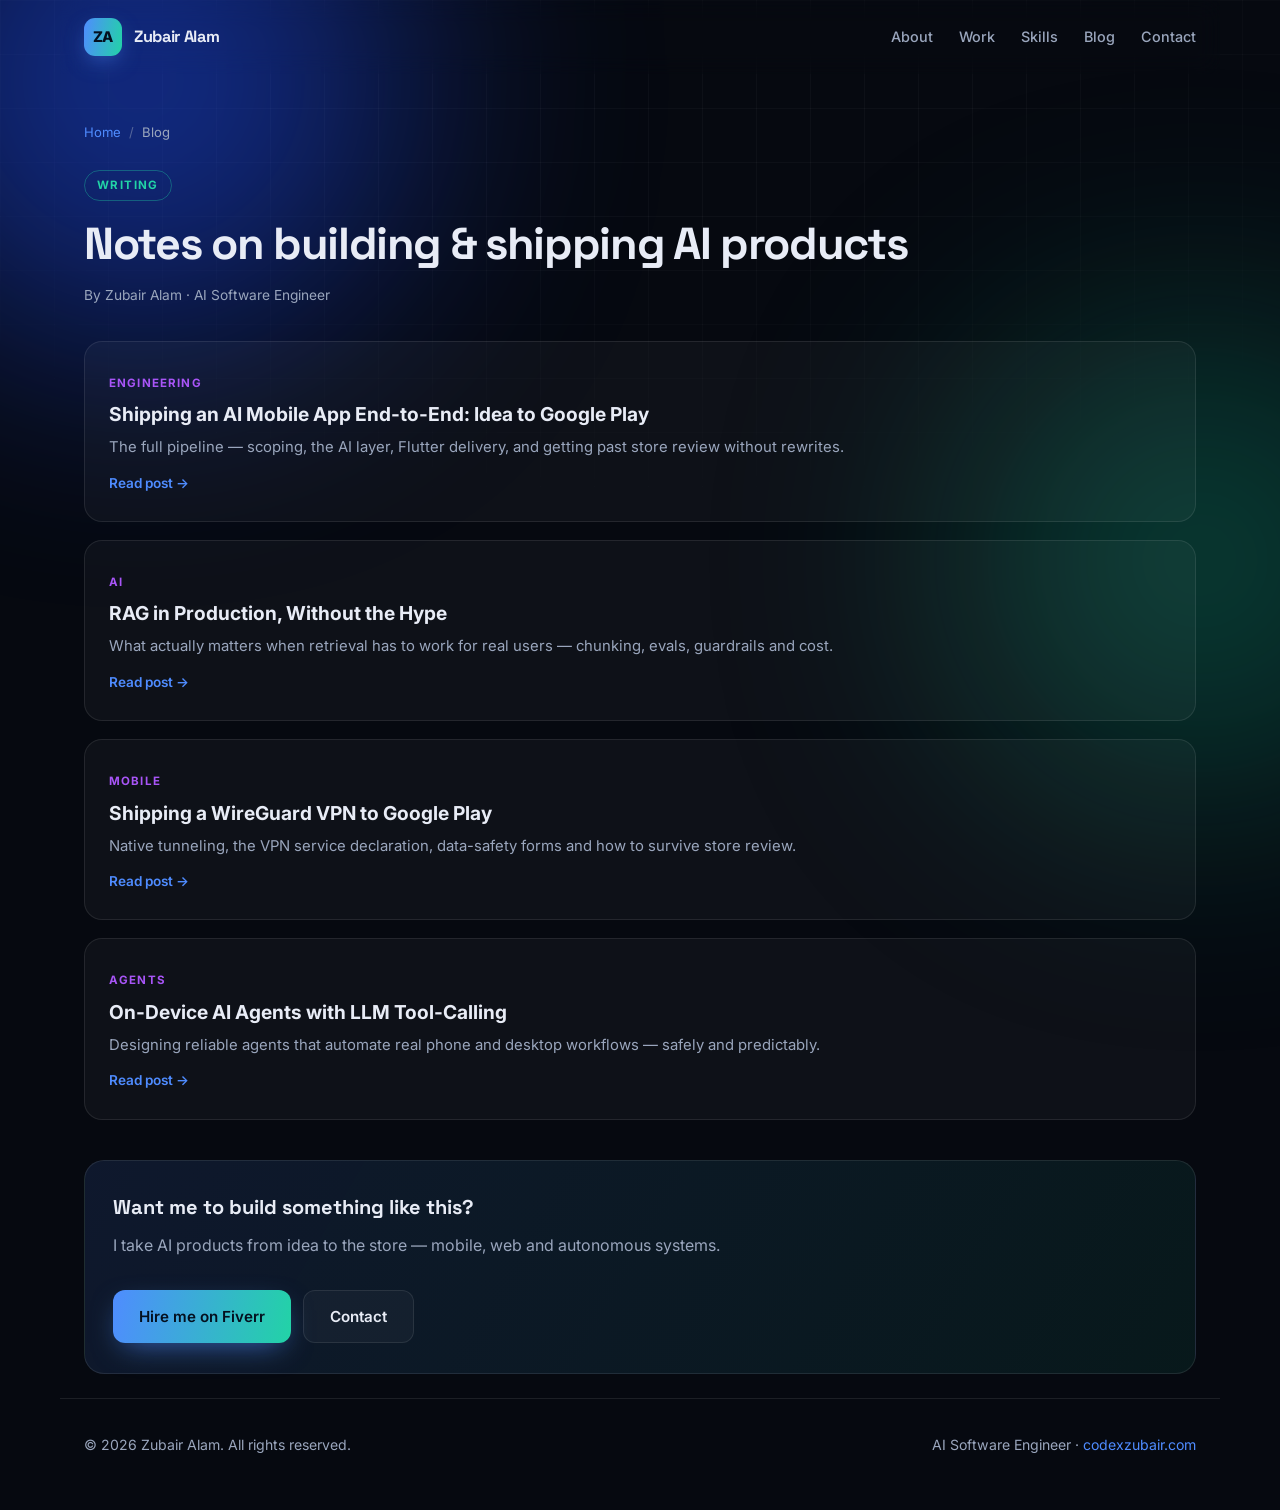
==== blog/index.html @ 56dd54f1 "Rebrand to AI Software Engineer; add blog, capabilities, project case studies and full Fiverr gig/pr" ====
<!DOCTYPE html>
<html lang="en">
<head>
  <meta charset="UTF-8" />
  <meta name="viewport" content="width=device-width, initial-scale=1.0" />
  <title>Blog — Zubair Alam, AI Software Engineer</title>
  <meta name="description" content="Engineering notes from Zubair Alam, AI Software Engineer — building and shipping AI mobile apps, RAG systems, VPN clients and on-device agents." />
  <meta name="keywords" content="Zubair Alam, AI Software Engineer, blog, LLM, RAG, Flutter, WireGuard, AI agents" />
  <meta name="author" content="Zubair Alam" />
  <meta property="og:title" content="Blog — Zubair Alam, AI Software Engineer" />
  <meta property="og:description" content="Engineering notes on shipping AI products — mobile, web, agents and autonomous systems." />
  <meta property="og:type" content="website" />
  <meta property="og:url" content="https://codexzubair.com/blog/" />
  <link rel="canonical" href="https://codexzubair.com/blog/" />
  <link rel="icon" href="../assets/profile.png" />
  <link rel="preconnect" href="https://fonts.googleapis.com" />
  <link rel="preconnect" href="https://fonts.gstatic.com" crossorigin />
  <link href="https://fonts.googleapis.com/css2?family=Inter:wght@300;400;500;600;700;800;900&family=JetBrains+Mono:wght@400;600&family=Space+Grotesk:wght@500;600;700&display=swap" rel="stylesheet" />
  <link rel="stylesheet" href="../styles.css" />
  <link rel="stylesheet" href="../pages.css" />
</head>
<body>
  <div class="bg-grid" aria-hidden="true"></div>
  <div class="glow glow-a" aria-hidden="true"></div>
  <div class="glow glow-b" aria-hidden="true"></div>

  <header class="nav" id="nav">
    <a class="brand" href="../index.html">
      <span class="brand-mark">ZA</span>
      <span class="brand-text">Zubair Alam</span>
    </a>
    <nav class="nav-links">
      <a href="../index.html#about">About</a>
      <a href="../index.html#projects">Work</a>
      <a href="../index.html#skills">Skills</a>
      <a href="index.html">Blog</a>
      <a href="../index.html#contact">Contact</a>
    </nav>
    <button class="nav-toggle" aria-label="Toggle navigation" aria-expanded="false">
      <span></span><span></span><span></span>
    </button>
  </header>

  <main class="page-wrap wide">
    <nav class="breadcrumb"><a href="../index.html">Home</a><span>/</span> Blog</nav>
    <div class="article-head">
      <span class="kicker">Writing</span>
      <h1>Notes on building &amp; shipping AI products</h1>
      <p class="article-meta"><span>By Zubair Alam · AI Software Engineer</span></p>
    </div>

    <div class="post-list">
      <a class="post-item" href="shipping-ai-mobile-apps-end-to-end.html">
        <span class="blog-date">Engineering</span>
        <h3>Shipping an AI Mobile App End-to-End: Idea to Google Play</h3>
        <p>The full pipeline — scoping, the AI layer, Flutter delivery, and getting past store review without rewrites.</p>
        <span class="blog-more">Read post →</span>
      </a>
      <a class="post-item" href="rag-in-production-without-the-hype.html">
        <span class="blog-date">AI</span>
        <h3>RAG in Production, Without the Hype</h3>
        <p>What actually matters when retrieval has to work for real users — chunking, evals, guardrails and cost.</p>
        <span class="blog-more">Read post →</span>
      </a>
      <a class="post-item" href="wireguard-vpn-to-google-play.html">
        <span class="blog-date">Mobile</span>
        <h3>Shipping a WireGuard VPN to Google Play</h3>
        <p>Native tunneling, the VPN service declaration, data-safety forms and how to survive store review.</p>
        <span class="blog-more">Read post →</span>
      </a>
      <a class="post-item" href="on-device-ai-agents-tool-calling.html">
        <span class="blog-date">Agents</span>
        <h3>On-Device AI Agents with LLM Tool-Calling</h3>
        <p>Designing reliable agents that automate real phone and desktop workflows — safely and predictably.</p>
        <span class="blog-more">Read post →</span>
      </a>
    </div>

    <div class="article-cta">
      <h3>Want me to build something like this?</h3>
      <p>I take AI products from idea to the store — mobile, web and autonomous systems.</p>
      <div class="cta">
        <a class="btn btn-primary" href="https://www.fiverr.com/s/L3dYVZY" target="_blank" rel="noopener">Hire me on Fiverr</a>
        <a class="btn btn-ghost" href="../index.html#contact">Contact</a>
      </div>
    </div>
  </main>

  <footer class="footer">
    <p>© <span id="year"></span> Zubair Alam. All rights reserved.</p>
    <p class="built">AI Software Engineer · <a href="https://codexzubair.com">codexzubair.com</a></p>
  </footer>

  <script src="../main.js"></script>
</body>
</html>
---- styles.css ----
:root {
  --bg: #060910;
  --bg-soft: #0c1220;
  --card: rgba(255, 255, 255, 0.035);
  --card-brd: rgba(255, 255, 255, 0.09);
  --text: #e8ecf6;
  --muted: #9aa6bd;
  --accent: #4f8cff;
  --accent-2: #22d3a6;
  --accent-3: #a855f7;
  --grad: linear-gradient(100deg, #4f8cff 0%, #22d3a6 100%);
  --grad-3: linear-gradient(100deg, #4f8cff 0%, #a855f7 50%, #22d3a6 100%);
  --maxw: 1160px;
  --radius: 18px;
}

* { box-sizing: border-box; margin: 0; padding: 0; }

html { scroll-behavior: smooth; scroll-padding-top: 90px; }

body {
  font-family: "Inter", system-ui, -apple-system, sans-serif;
  background: var(--bg);
  color: var(--text);
  line-height: 1.65;
  overflow-x: hidden;
  -webkit-font-smoothing: antialiased;
}

a { color: inherit; text-decoration: none; }

/* ---------- BACKGROUND ---------- */
.bg-grid {
  position: fixed; inset: 0; z-index: -3;
  background-image:
    linear-gradient(rgba(255,255,255,0.03) 1px, transparent 1px),
    linear-gradient(90deg, rgba(255,255,255,0.03) 1px, transparent 1px);
  background-size: 54px 54px;
  mask-image: radial-gradient(ellipse 80% 60% at 50% 0%, #000 40%, transparent 100%);
  -webkit-mask-image: radial-gradient(ellipse 80% 60% at 50% 0%, #000 40%, transparent 100%);
}
.glow { position: fixed; z-index: -2; border-radius: 50%; filter: blur(130px); opacity: 0.5; }
.glow-a { width: 520px; height: 520px; background: #1f4fff; top: -180px; left: -120px; }
.glow-b { width: 480px; height: 480px; background: #0e9c78; top: 320px; right: -160px; opacity: 0.35; }
.glow-c { width: 420px; height: 420px; background: #7c3aed; top: 1400px; left: -140px; opacity: 0.22; }

/* ---------- NAV ---------- */
.nav {
  position: sticky; top: 0; z-index: 50;
  display: flex; align-items: center; justify-content: space-between;
  max-width: var(--maxw); margin: 0 auto; padding: 18px 24px;
  backdrop-filter: blur(12px);
  transition: padding .25s, background .25s;
}
.nav.scrolled { padding-top: 12px; padding-bottom: 12px; }
.nav.scrolled::before {
  content: ""; position: absolute; inset: 0 -100vw; z-index: -1;
  background: rgba(6,9,16,.78); border-bottom: 1px solid var(--card-brd);
}
.brand { display: flex; align-items: center; gap: 12px; font-weight: 700; letter-spacing: -0.02em; }
.brand-mark {
  display: grid; place-items: center; width: 38px; height: 38px; border-radius: 11px;
  background: var(--grad); color: #04101f; font-weight: 800; font-size: 0.92rem;
  box-shadow: 0 8px 24px -8px rgba(79,140,255,.8);
}
.brand-text { font-size: 1.02rem; font-family: "Space Grotesk", "Inter", sans-serif; }
.nav-links { display: flex; gap: 26px; }
.nav-links a { color: var(--muted); font-size: 0.9rem; font-weight: 500; transition: color .2s; }
.nav-links a:hover { color: var(--text); }
.nav-toggle { display: none; background: none; border: 0; cursor: pointer; flex-direction: column; gap: 5px; }
.nav-toggle span { width: 24px; height: 2px; background: var(--text); border-radius: 2px; transition: transform .25s, opacity .25s; }
.nav-toggle[aria-expanded="true"] span:nth-child(1) { transform: translateY(7px) rotate(45deg); }
.nav-toggle[aria-expanded="true"] span:nth-child(2) { opacity: 0; }
.nav-toggle[aria-expanded="true"] span:nth-child(3) { transform: translateY(-7px) rotate(-45deg); }

/* ---------- HERO ---------- */
.hero { max-width: var(--maxw); margin: 0 auto; padding: 64px 24px 44px; }
.hero-inner { display: grid; grid-template-columns: 1.25fr 0.75fr; gap: 56px; align-items: center; }
.eyebrow {
  display: inline-flex; align-items: center; gap: 9px; font-size: 0.8rem; font-weight: 600;
  text-transform: uppercase; letter-spacing: 0.13em; color: var(--accent-2);
  border: 1px solid var(--card-brd); background: var(--card);
  padding: 7px 14px; border-radius: 999px; margin-bottom: 24px;
}
.dot { width: 7px; height: 7px; border-radius: 50%; background: var(--accent-2); box-shadow: 0 0 12px var(--accent-2); animation: pulse 2s infinite; }
@keyframes pulse { 0%,100% { opacity: 1; } 50% { opacity: .4; } }
.hero h1 {
  font-family: "Space Grotesk", "Inter", sans-serif;
  font-size: clamp(2.3rem, 5.2vw, 3.9rem); line-height: 1.05; letter-spacing: -0.035em; font-weight: 700;
}
.grad { background: var(--grad-3); -webkit-background-clip: text; background-clip: text; color: transparent; }
.lead { color: var(--muted); font-size: 1.08rem; margin-top: 22px; max-width: 60ch; }
.lead strong { color: var(--text); font-weight: 600; }
.cta { display: flex; gap: 14px; margin-top: 32px; flex-wrap: wrap; }
.btn {
  display: inline-flex; align-items: center; justify-content: center; gap: 8px;
  padding: 13px 26px; border-radius: 12px; font-weight: 600; font-size: 0.95rem;
  transition: transform .18s, box-shadow .18s, background .18s, border-color .18s;
}
.btn-primary { background: var(--grad); color: #04101f; box-shadow: 0 10px 30px -10px rgba(79,140,255,.7); }
.btn-primary:hover { transform: translateY(-2px); box-shadow: 0 16px 38px -12px rgba(79,140,255,.9); }
.btn-ghost { border: 1px solid var(--card-brd); color: var(--text); background: var(--card); }
.btn-ghost:hover { border-color: rgba(255,255,255,.28); transform: translateY(-2px); }
.chips { display: flex; flex-wrap: wrap; gap: 10px; list-style: none; margin-top: 34px; }
.chips li {
  font-size: 0.82rem; color: var(--muted); padding: 7px 14px;
  border: 1px solid var(--card-brd); border-radius: 999px; background: var(--card);
  transition: color .2s, border-color .2s, transform .2s;
}
.chips li:hover { color: var(--text); border-color: rgba(79,140,255,.5); transform: translateY(-2px); }

.hero-portrait { position: relative; display: grid; place-items: center; }
.portrait-frame {
  width: min(320px, 78vw); aspect-ratio: 1; border-radius: 28px; overflow: hidden; position: relative; z-index: 2;
  border: 1px solid var(--card-brd); box-shadow: 0 30px 90px -30px rgba(79,140,255,.6);
  background: var(--bg-soft);
}
.portrait-frame img { width: 100%; height: 100%; object-fit: cover; display: block; transition: transform .5s ease; }
.hero-portrait:hover .portrait-frame img { transform: scale(1.05); }
.ring {
  position: absolute; width: min(400px, 92vw); aspect-ratio: 1; border-radius: 50%;
  border: 1px dashed rgba(79,140,255,.35); z-index: 1; animation: spin 26s linear infinite;
}
.ring::after {
  content: ""; position: absolute; top: -5px; left: 50%; width: 10px; height: 10px;
  border-radius: 50%; background: var(--accent-2); box-shadow: 0 0 16px var(--accent-2);
}
@keyframes spin { to { transform: rotate(360deg); } }
.orbit {
  position: absolute; z-index: 3; font-size: 0.72rem; font-weight: 700; letter-spacing: .04em;
  padding: 6px 12px; border-radius: 999px; background: rgba(13,18,32,.92);
  border: 1px solid var(--card-brd); backdrop-filter: blur(8px); color: var(--text);
  animation: float 5s ease-in-out infinite;
}
.orbit-1 { top: 6%; left: 2%; }
.orbit-2 { top: 40%; right: -4%; animation-delay: 1.2s; }
.orbit-3 { bottom: 16%; left: -2%; animation-delay: 2.4s; }
@keyframes float { 0%,100% { transform: translateY(0); } 50% { transform: translateY(-10px); } }
.float-card {
  position: absolute; bottom: -16px; left: 50%; transform: translateX(-50%); z-index: 4;
  background: rgba(13,18,32,.94); border: 1px solid var(--card-brd);
  backdrop-filter: blur(10px); border-radius: 14px; padding: 10px 18px; text-align: center;
  white-space: nowrap;
}
.float-label { display: block; font-size: 0.66rem; text-transform: uppercase; letter-spacing: .12em; color: var(--accent-2); }
.float-value { font-weight: 600; font-size: 0.9rem; }

/* ---------- MARQUEE ---------- */
.marquee {
  overflow: hidden; border-top: 1px solid var(--card-brd); border-bottom: 1px solid var(--card-brd);
  padding: 18px 0; margin-top: 26px;
  mask-image: linear-gradient(90deg, transparent, #000 12%, #000 88%, transparent);
  -webkit-mask-image: linear-gradient(90deg, transparent, #000 12%, #000 88%, transparent);
}
.marquee-track { display: flex; align-items: center; gap: 26px; width: max-content; animation: scroll 32s linear infinite; }
.marquee-track span { font-family: "Space Grotesk", sans-serif; font-size: 1.05rem; font-weight: 600; color: var(--muted); }
.marquee-track span:nth-child(even) { color: var(--accent); }
.marquee:hover .marquee-track { animation-play-state: paused; }
@keyframes scroll { to { transform: translateX(-50%); } }

/* ---------- STATS ---------- */
.stats-band { max-width: var(--maxw); margin: 0 auto; padding: 56px 24px 0; }
.stats {
  display: grid; grid-template-columns: repeat(4, 1fr); gap: 1px;
  background: var(--card-brd); border: 1px solid var(--card-brd);
  border-radius: var(--radius); overflow: hidden;
}
.stat { display: flex; flex-direction: column; gap: 6px; align-items: center; padding: 30px 16px; background: var(--bg-soft); text-align: center; }
.stat-num {
  font-family: "Space Grotesk", sans-serif;
  font-size: clamp(1.6rem, 3vw, 2.1rem); font-weight: 700; letter-spacing: -0.03em;
  background: var(--grad); -webkit-background-clip: text; background-clip: text; color: transparent;
}
.stat-label { color: var(--muted); font-size: 0.8rem; }

/* ---------- SECTIONS ---------- */
.section { max-width: var(--maxw); margin: 0 auto; padding: 84px 24px; }
.section-title { font-family: "Space Grotesk", sans-serif; font-size: clamp(1.7rem, 3vw, 2.3rem); letter-spacing: -0.03em; font-weight: 700; margin-bottom: 8px; }
.section-title::after { content: ""; display: block; width: 56px; height: 3px; border-radius: 3px; background: var(--grad); margin-top: 14px; }
.section-sub { color: var(--muted); margin-top: 8px; margin-bottom: 8px; }

/* ---------- ABOUT ---------- */
.about-grid { display: grid; grid-template-columns: 1.35fr 1fr; gap: 48px; margin-top: 34px; align-items: start; }
.about-text p { color: var(--muted); margin-bottom: 18px; }
.about-text strong { color: var(--text); }
.about-side { display: grid; gap: 18px; }

.terminal { border: 1px solid var(--card-brd); border-radius: 14px; overflow: hidden; background: #0a0f1c; }
.terminal-bar { display: flex; align-items: center; gap: 7px; padding: 10px 14px; background: rgba(255,255,255,.04); border-bottom: 1px solid var(--card-brd); }
.terminal-bar span { width: 11px; height: 11px; border-radius: 50%; }
.terminal-bar span:nth-child(1) { background: #ff5f56; }
.terminal-bar span:nth-child(2) { background: #ffbd2e; }
.terminal-bar span:nth-child(3) { background: #27c93f; }
.terminal-bar em { margin-left: 8px; font-style: normal; font-size: 0.74rem; color: var(--muted); font-family: "JetBrains Mono", monospace; }
.terminal-body { padding: 16px 18px; font-family: "JetBrains Mono", monospace; font-size: 0.8rem; line-height: 1.7; overflow-x: auto; color: #cbd5e1; }
.t-key { color: #c792ea; } .t-var { color: #82aaff; } .t-str { color: #c3e88d; } .t-bool { color: #f78c6c; }

.facts { list-style: none; display: grid; gap: 2px; border-radius: var(--radius); overflow: hidden; }
.facts li { display: flex; justify-content: space-between; gap: 16px; padding: 15px 18px; background: var(--card); border: 1px solid var(--card-brd); border-bottom: 0; }
.facts li:first-child { border-radius: var(--radius) var(--radius) 0 0; }
.facts li:last-child { border-bottom: 1px solid var(--card-brd); border-radius: 0 0 var(--radius) var(--radius); }
.fact-k { color: var(--muted); font-size: 0.88rem; }
.fact-v { font-weight: 600; font-size: 0.88rem; text-align: right; }

/* ---------- CARDS ---------- */
.cards { display: grid; grid-template-columns: repeat(3, 1fr); gap: 20px; margin-top: 34px; }
.card {
  position: relative; background: var(--card); border: 1px solid var(--card-brd); border-radius: var(--radius);
  padding: 26px 24px; transition: transform .2s, border-color .2s, background .2s; overflow: hidden;
}
.card::before {
  content: ""; position: absolute; inset: 0; opacity: 0; transition: opacity .3s;
  background: radial-gradient(400px circle at var(--mx,50%) var(--my,50%), rgba(79,140,255,.12), transparent 45%);
}
.card:hover { transform: translateY(-4px); border-color: rgba(79,140,255,.5); }
.card:hover::before { opacity: 1; }
.card-ico {
  display: grid; place-items: center; width: 44px; height: 44px; border-radius: 12px;
  background: var(--grad); color: #04101f; font-weight: 700; font-size: 1.05rem; margin-bottom: 18px;
}
.card h3 { font-size: 1.05rem; margin-bottom: 8px; letter-spacing: -0.01em; }
.card p { color: var(--muted); font-size: 0.92rem; }

/* ---------- STACK ---------- */
.stack-grid { display: grid; grid-template-columns: repeat(3, 1fr); gap: 34px; margin-top: 36px; }
.stack-col h3 { font-family: "Space Grotesk", sans-serif; font-size: 1rem; margin-bottom: 20px; color: var(--accent-2); }
.bar { margin-bottom: 18px; }
.bar-label { display: block; font-size: 0.84rem; color: var(--muted); margin-bottom: 8px; }
.bar i {
  display: block; height: 7px; border-radius: 999px; width: 0;
  background: var(--grad); transition: width 1.1s cubic-bezier(.2,.8,.2,1);
  box-shadow: 0 0 16px -2px rgba(79,140,255,.6);
}
.bar.in i { width: var(--w); }

/* ---------- CAPABILITIES ---------- */
.cap-grid { display: grid; grid-template-columns: repeat(3, 1fr); gap: 20px; margin-top: 34px; }
.cap {
  background: var(--card); border: 1px solid var(--card-brd); border-radius: var(--radius);
  padding: 24px 22px; transition: transform .2s, border-color .2s;
}
.cap:hover { transform: translateY(-4px); border-color: rgba(79,140,255,.45); }
.cap h3 { display: flex; align-items: center; gap: 10px; font-size: 0.98rem; margin-bottom: 16px; letter-spacing: -0.01em; }
.cap-ico {
  display: grid; place-items: center; width: 30px; height: 30px; border-radius: 9px;
  background: var(--grad); color: #04101f; font-weight: 700; font-size: 0.8rem; flex: none;
}
.cap ul { list-style: none; display: grid; gap: 9px; }
.cap li { position: relative; padding-left: 18px; color: var(--muted); font-size: 0.85rem; line-height: 1.5; }
.cap li::before { content: ""; position: absolute; left: 0; top: 8px; width: 6px; height: 6px; border-radius: 50%; background: var(--accent-2); }

/* ---------- PROJECTS ---------- */
.projects { display: grid; grid-template-columns: repeat(2, 1fr); gap: 20px; margin-top: 30px; }
.project {
  position: relative; background: var(--card); border: 1px solid var(--card-brd); border-radius: var(--radius);
  padding: 26px 24px; transition: transform .2s, border-color .2s, background .2s;
}
.project:hover { transform: translateY(-4px); border-color: rgba(34,211,166,.5); background: rgba(34,211,166,.04); }
.project.featured { grid-column: 1 / -1; background: linear-gradient(120deg, rgba(79,140,255,.10), rgba(168,85,247,.07)); border-color: rgba(79,140,255,.4); }
.project-top { display: flex; align-items: center; justify-content: space-between; gap: 12px; margin-bottom: 14px; }
.tag { font-size: 0.72rem; text-transform: uppercase; letter-spacing: .1em; font-weight: 700; color: var(--accent-2); border: 1px solid rgba(34,211,166,.35); padding: 4px 10px; border-radius: 999px; }
.star { font-size: 0.72rem; font-weight: 700; color: #ffc34d; letter-spacing: .04em; }
.project h3 { font-size: 1.15rem; margin-bottom: 8px; }
.project.featured h3 { font-size: 1.35rem; }
.project p { color: var(--muted); font-size: 0.93rem; }
.project.featured p { max-width: 80ch; }
.tags { list-style: none; display: flex; gap: 8px; margin-top: 16px; flex-wrap: wrap; }
.tags li { font-size: 0.75rem; color: var(--muted); background: rgba(255,255,255,.05); padding: 4px 10px; border-radius: 8px; }
.project-link { display: inline-flex; align-items: center; gap: 6px; margin-top: 16px; font-size: 0.85rem; font-weight: 600; color: var(--accent); transition: gap .2s; }
.project-link:hover { gap: 10px; }
.more { margin-top: 34px; text-align: center; }

/* ---------- BLOG ---------- */
.blog-grid { display: grid; grid-template-columns: repeat(2, 1fr); gap: 20px; margin-top: 30px; }
.blog-card {
  display: flex; flex-direction: column; gap: 8px; background: var(--card);
  border: 1px solid var(--card-brd); border-radius: var(--radius); padding: 26px 24px;
  transition: transform .2s, border-color .2s, background .2s;
}
.blog-card:hover { transform: translateY(-4px); border-color: rgba(168,85,247,.5); background: rgba(168,85,247,.04); }
.blog-date { font-size: 0.72rem; text-transform: uppercase; letter-spacing: .1em; font-weight: 700; color: var(--accent-3); }
.blog-card h3 { font-size: 1.1rem; line-height: 1.3; }
.blog-card p { color: var(--muted); font-size: 0.9rem; }
.blog-more { margin-top: 6px; font-size: 0.85rem; font-weight: 600; color: var(--accent); }

/* ---------- TIMELINE ---------- */
.timeline { list-style: none; margin-top: 36px; position: relative; padding-left: 34px; }
.timeline::before { content: ""; position: absolute; left: 9px; top: 6px; bottom: 6px; width: 2px; background: linear-gradient(180deg, var(--accent), var(--accent-2), transparent); }
.timeline li { position: relative; padding-bottom: 30px; }
.tl-dot { position: absolute; left: -34px; top: 5px; width: 20px; height: 20px; border-radius: 50%; background: var(--bg); border: 2px solid var(--accent); box-shadow: 0 0 0 4px rgba(79,140,255,.15); }
.timeline li:last-child .tl-dot { border-color: var(--accent-2); box-shadow: 0 0 0 4px rgba(34,211,166,.15); }
.tl-when { display: inline-block; font-size: 0.72rem; font-weight: 700; text-transform: uppercase; letter-spacing: .1em; color: var(--accent-2); margin-bottom: 4px; }
.tl-body h3 { font-size: 1.1rem; margin-bottom: 4px; }
.tl-body p { color: var(--muted); font-size: 0.93rem; max-width: 70ch; }

/* ---------- FIVERR ---------- */
.fiverr-card { display: grid; grid-template-columns: 1.4fr 1fr; gap: 40px; background: linear-gradient(135deg, rgba(255,90,95,.10), rgba(34,211,166,.07)); border: 1px solid rgba(255,90,95,.28); border-radius: 26px; padding: 46px; }
.fiverr-head { display: flex; align-items: center; gap: 14px; flex-wrap: wrap; margin-bottom: 16px; }
.fiverr-badge { font-size: 0.74rem; font-weight: 800; text-transform: uppercase; letter-spacing: .1em; color: #0b1220; background: linear-gradient(100deg, #ffb347, #ff5a5f); padding: 6px 13px; border-radius: 999px; }
.fiverr-stars { color: #ffc34d; font-weight: 700; font-size: 0.95rem; }
.fiverr-card h2 { font-family: "Space Grotesk", sans-serif; font-size: clamp(1.6rem, 3vw, 2.2rem); letter-spacing: -0.03em; }
.fiverr-card p { color: var(--muted); margin-top: 12px; max-width: 60ch; }
.fiverr-card p strong { color: var(--text); }
.fiverr-services { list-style: none; display: grid; grid-template-columns: repeat(2, 1fr); gap: 10px 18px; margin-top: 22px; }
.fiverr-services li { position: relative; padding-left: 22px; color: var(--muted); font-size: 0.9rem; }
.fiverr-services li::before { content: "✓"; position: absolute; left: 0; top: 0; color: var(--accent-2); font-weight: 700; }
.fiverr-side { display: flex; flex-direction: column; justify-content: center; gap: 20px; }
.fiverr-cta { display: flex; flex-direction: column; gap: 14px; align-items: stretch; background: rgba(13,18,32,.6); border: 1px solid var(--card-brd); border-radius: 18px; padding: 24px; text-align: center; }
.fiverr-price { color: var(--muted); font-size: 0.9rem; }
.fiverr-price strong { color: var(--text); font-size: 1.4rem; display: block; margin-top: 4px; }
.fiverr-rate { color: var(--muted); font-size: 0.85rem; }
.fiverr-rate strong { color: var(--text); }
.fiverr-meta { display: grid; grid-template-columns: 1fr 1fr; gap: 1px; background: var(--card-brd); border: 1px solid var(--card-brd); border-radius: 14px; overflow: hidden; }
.fiverr-meta > div { background: var(--bg-soft); padding: 13px 16px; display: flex; flex-direction: column; gap: 3px; }
.fiverr-meta span { color: var(--muted); font-size: 0.74rem; text-transform: uppercase; letter-spacing: .08em; }
.fiverr-meta strong { font-size: 0.95rem; }

/* ---------- GIGS ---------- */
.gig-grid { display: grid; grid-template-columns: repeat(3, 1fr); gap: 20px; margin-top: 30px; }
.gig {
  position: relative; display: flex; flex-direction: column;
  background: var(--card); border: 1px solid var(--card-brd); border-radius: var(--radius);
  padding: 24px 22px; transition: transform .2s, border-color .2s, background .2s;
}
.gig:hover { transform: translateY(-4px); border-color: rgba(255,90,95,.5); background: rgba(255,90,95,.04); }
.gig-tag {
  font-size: 0.7rem; text-transform: uppercase; letter-spacing: .1em; font-weight: 700;
  color: #ffb347; border: 1px solid rgba(255,179,71,.35); padding: 4px 10px;
  border-radius: 999px; align-self: flex-start; margin-bottom: 14px;
}
.gig h3 { font-size: 1.02rem; margin-bottom: 8px; letter-spacing: -0.01em; }
.gig p { color: var(--muted); font-size: 0.88rem; flex: 1; }
.gig-price { margin-top: 16px; font-size: 0.82rem; color: var(--muted); }
.gig-price strong { color: var(--text); font-size: 1.05rem; }

/* ---------- CONTACT ---------- */
.contact-card { display: flex; align-items: center; justify-content: space-between; gap: 32px; flex-wrap: wrap; background: linear-gradient(120deg, rgba(79,140,255,.12), rgba(34,211,166,.08)); border: 1px solid var(--card-brd); border-radius: 24px; padding: 44px; }
.contact-card h2 { font-family: "Space Grotesk", sans-serif; font-size: clamp(1.6rem, 3vw, 2.2rem); letter-spacing: -0.03em; }
.contact-card p { color: var(--muted); margin-top: 10px; max-width: 46ch; }
.contact-actions { display: flex; gap: 14px; flex-wrap: wrap; }

/* ---------- FOOTER ---------- */
.footer { max-width: var(--maxw); margin: 0 auto; padding: 34px 24px 54px; border-top: 1px solid var(--card-brd); color: var(--muted); font-size: 0.88rem; display: flex; justify-content: space-between; gap: 16px; flex-wrap: wrap; }
.footer a { color: var(--accent); }

/* ---------- REVEAL ---------- */
.reveal { opacity: 0; transform: translateY(22px); transition: opacity .6s ease, transform .6s ease; }
.reveal.in { opacity: 1; transform: none; }

/* ---------- RESPONSIVE ---------- */
@media (max-width: 900px) {
  .hero-inner { grid-template-columns: 1fr; gap: 56px; text-align: center; }
  .hero-copy { display: flex; flex-direction: column; align-items: center; }
  .lead { margin-inline: auto; }
  .cta, .chips { justify-content: center; }
  .hero-portrait { order: -1; }
  .about-grid { grid-template-columns: 1fr; gap: 32px; }
  .cards { grid-template-columns: repeat(2, 1fr); }
  .cap-grid { grid-template-columns: repeat(2, 1fr); }
  .gig-grid { grid-template-columns: repeat(2, 1fr); }
  .stack-grid { grid-template-columns: 1fr; gap: 28px; }
  .fiverr-card { grid-template-columns: 1fr; gap: 30px; padding: 34px; }
  .stats { grid-template-columns: repeat(2, 1fr); }
}
@media (max-width: 700px) {
  .nav-links { position: absolute; top: 74px; right: 16px; left: 16px; flex-direction: column; gap: 4px; padding: 14px; background: rgba(13,18,32,.98); border: 1px solid var(--card-brd); border-radius: 16px; display: none; }
  .nav-links.open { display: flex; }
  .nav-links a { padding: 10px 12px; border-radius: 10px; }
  .nav-links a:hover { background: rgba(255,255,255,.06); }
  .nav-toggle { display: flex; }
  .cards, .projects, .cap-grid, .blog-grid, .gig-grid { grid-template-columns: 1fr; }
  .fiverr-services { grid-template-columns: 1fr; }
  .contact-card { padding: 32px 24px; }
  .footer { flex-direction: column; }
}

@media (prefers-reduced-motion: reduce) {
  *, *::before, *::after { animation: none !important; transition: none !important; }
  .reveal { opacity: 1; transform: none; }
  .bar i { width: var(--w); }
}
---- pages.css ----
/* Shared styles for blog & project subpages — extends styles.css */

.page-wrap { max-width: 820px; margin: 0 auto; padding: 48px 24px 24px; }
.page-wrap.wide { max-width: var(--maxw); }

.breadcrumb { display: flex; gap: 8px; align-items: center; color: var(--muted); font-size: 0.82rem; margin-bottom: 26px; }
.breadcrumb a { color: var(--accent); }
.breadcrumb span { opacity: .5; }

.article-head { margin-bottom: 34px; }
.article-head .kicker {
  display: inline-block; font-size: 0.72rem; text-transform: uppercase; letter-spacing: .12em;
  font-weight: 700; color: var(--accent-2); border: 1px solid rgba(34,211,166,.35);
  padding: 5px 12px; border-radius: 999px; margin-bottom: 18px;
}
.article-head h1 {
  font-family: "Space Grotesk", sans-serif; font-size: clamp(1.9rem, 4vw, 2.8rem);
  line-height: 1.1; letter-spacing: -0.03em; font-weight: 700;
}
.article-meta { color: var(--muted); font-size: 0.86rem; margin-top: 16px; display: flex; gap: 14px; flex-wrap: wrap; }
.article-meta span { display: inline-flex; align-items: center; gap: 6px; }

.article-body { font-size: 1.02rem; line-height: 1.8; }
.article-body > p { color: var(--muted); margin-bottom: 20px; }
.article-body strong { color: var(--text); font-weight: 600; }
.article-body h2 {
  font-family: "Space Grotesk", sans-serif; font-size: 1.5rem; letter-spacing: -0.02em;
  margin: 40px 0 16px; padding-top: 8px;
}
.article-body h3 { font-size: 1.15rem; margin: 28px 0 12px; letter-spacing: -0.01em; }
.article-body ul, .article-body ol { color: var(--muted); margin: 0 0 20px 22px; display: grid; gap: 8px; }
.article-body li::marker { color: var(--accent-2); }
.article-body a { color: var(--accent); text-decoration: underline; text-underline-offset: 3px; }
.article-body code {
  font-family: "JetBrains Mono", monospace; font-size: 0.86em; background: rgba(255,255,255,.07);
  padding: 2px 6px; border-radius: 6px; color: #c3e88d;
}
.article-body pre {
  background: #0a0f1c; border: 1px solid var(--card-brd); border-radius: 14px;
  padding: 18px 20px; overflow-x: auto; margin: 0 0 22px;
}
.article-body pre code { background: none; padding: 0; color: #cbd5e1; font-size: 0.84rem; line-height: 1.7; }
.article-body blockquote {
  border-left: 3px solid var(--accent); padding: 4px 0 4px 18px; margin: 0 0 22px;
  color: var(--muted); font-style: italic;
}
.callout {
  background: linear-gradient(120deg, rgba(79,140,255,.10), rgba(34,211,166,.06));
  border: 1px solid var(--card-brd); border-radius: 14px; padding: 20px 22px; margin: 0 0 24px;
}
.callout p:last-child { margin-bottom: 0; }

.article-tags { display: flex; gap: 8px; flex-wrap: wrap; margin: 34px 0 10px; }
.article-tags li { list-style: none; font-size: 0.76rem; color: var(--muted); background: rgba(255,255,255,.05); padding: 5px 11px; border-radius: 8px; }

.article-cta {
  margin-top: 40px; padding: 30px 28px; border-radius: 20px;
  background: linear-gradient(120deg, rgba(79,140,255,.12), rgba(34,211,166,.08));
  border: 1px solid var(--card-brd);
}
.article-cta h3 { font-family: "Space Grotesk", sans-serif; font-size: 1.25rem; margin-bottom: 8px; }
.article-cta p { color: var(--muted); margin-bottom: 18px; }
.article-cta .cta { display: flex; gap: 12px; flex-wrap: wrap; }

/* Blog index list */
.post-list { display: grid; gap: 18px; margin-top: 30px; }
.post-item {
  display: block; background: var(--card); border: 1px solid var(--card-brd);
  border-radius: var(--radius); padding: 26px 24px; transition: transform .2s, border-color .2s, background .2s;
}
.post-item:hover { transform: translateY(-3px); border-color: rgba(168,85,247,.5); background: rgba(168,85,247,.04); }
.post-item .blog-date { font-size: 0.72rem; text-transform: uppercase; letter-spacing: .1em; font-weight: 700; color: var(--accent-3); }
.post-item h3 { font-size: 1.2rem; margin: 8px 0 8px; line-height: 1.3; }
.post-item p { color: var(--muted); font-size: 0.93rem; }
.post-item .blog-more { display: inline-block; margin-top: 12px; font-size: 0.85rem; font-weight: 600; color: var(--accent); }

/* Project detail spec grid */
.spec-grid { display: grid; grid-template-columns: repeat(2, 1fr); gap: 1px; background: var(--card-brd); border: 1px solid var(--card-brd); border-radius: var(--radius); overflow: hidden; margin: 30px 0; }
.spec { background: var(--bg-soft); padding: 18px 20px; }
.spec span { display: block; font-size: 0.72rem; text-transform: uppercase; letter-spacing: .08em; color: var(--muted); margin-bottom: 4px; }
.spec strong { font-size: 0.95rem; }

@media (max-width: 700px) {
  .spec-grid { grid-template-columns: 1fr; }
  .article-body { font-size: 0.98rem; }
}
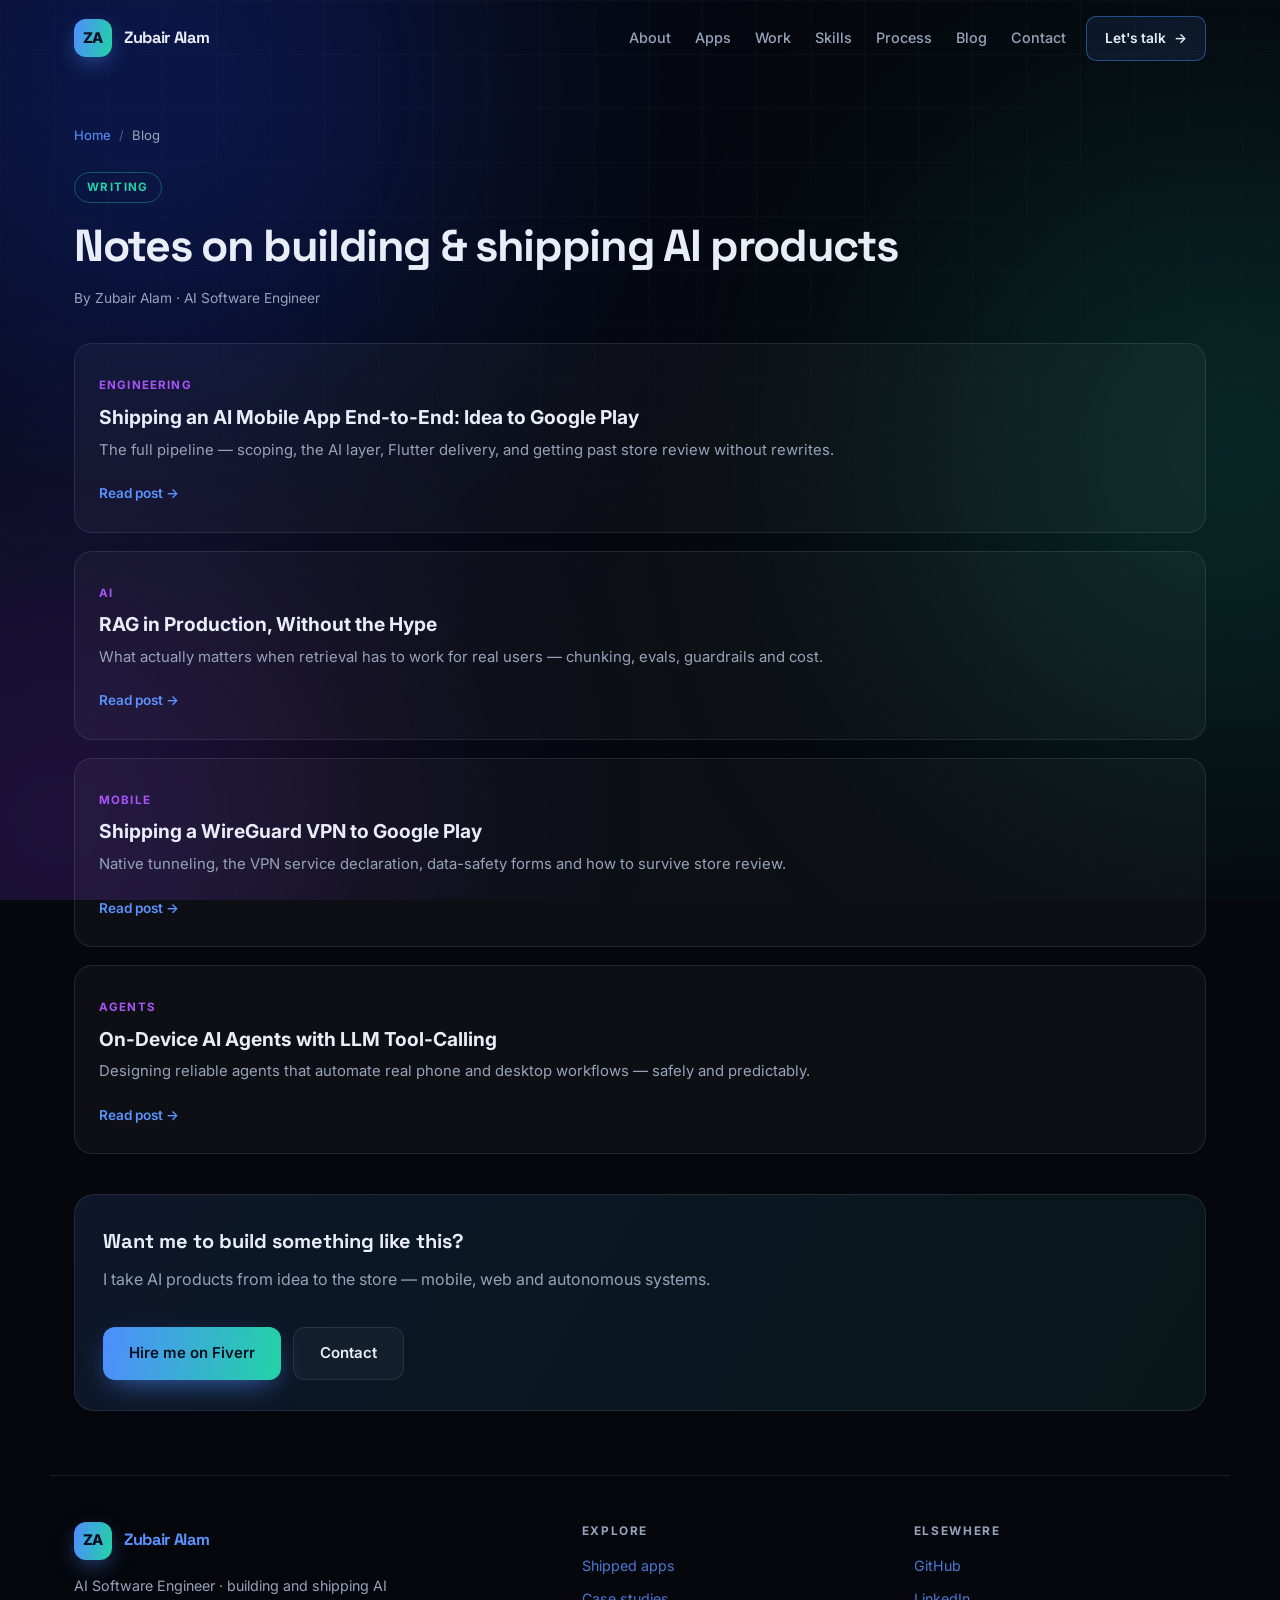
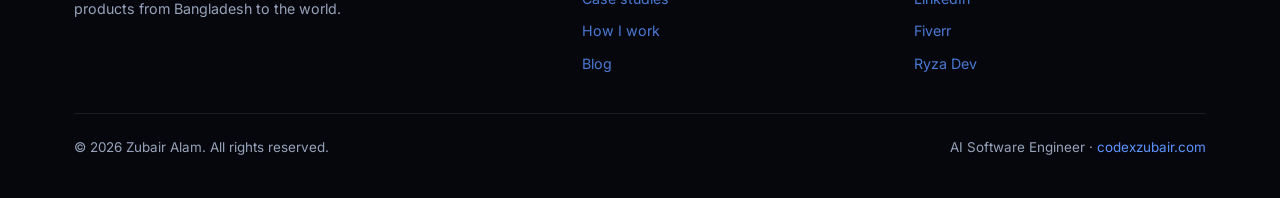
==== commit 592c06b3: "Redesign portfolio with new profile photo, shipped apps showcase and responsive fixes - New profile " ====
--- a/blog/index.html
+++ b/blog/index.html
@@ -12,7 +12,9 @@
   <meta property="og:type" content="website" />
   <meta property="og:url" content="https://codexzubair.com/blog/" />
   <link rel="canonical" href="https://codexzubair.com/blog/" />
-  <link rel="icon" href="../assets/profile.png" />
+  <link rel="icon" type="image/png" sizes="512x512" href="../assets/icon-512.png" />
+  <link rel="icon" type="image/png" sizes="32x32" href="../assets/favicon-32.png" />
+  <link rel="apple-touch-icon" href="../assets/apple-touch-icon.png" />
   <link rel="preconnect" href="https://fonts.googleapis.com" />
   <link rel="preconnect" href="https://fonts.gstatic.com" crossorigin />
   <link href="https://fonts.googleapis.com/css2?family=Inter:wght@300;400;500;600;700;800;900&family=JetBrains+Mono:wght@400;600&family=Space+Grotesk:wght@500;600;700&display=swap" rel="stylesheet" />
@@ -21,8 +23,12 @@
 </head>
 <body>
   <div class="bg-grid" aria-hidden="true"></div>
-  <div class="glow glow-a" aria-hidden="true"></div>
-  <div class="glow glow-b" aria-hidden="true"></div>
+  <div class="aurora" aria-hidden="true">
+    <span class="aurora-a"></span>
+    <span class="aurora-b"></span>
+    <span class="aurora-c"></span>
+  </div>
+  <div class="noise" aria-hidden="true"></div>
 
   <header class="nav" id="nav">
     <a class="brand" href="../index.html">
@@ -31,11 +37,14 @@
     </a>
     <nav class="nav-links">
       <a href="../index.html#about">About</a>
+      <a href="../index.html#apps">Apps</a>
       <a href="../index.html#projects">Work</a>
       <a href="../index.html#skills">Skills</a>
+      <a href="../index.html#process">Process</a>
       <a href="index.html">Blog</a>
       <a href="../index.html#contact">Contact</a>
     </nav>
+    <a class="nav-cta" href="../index.html#contact">Let's talk <span aria-hidden="true">→</span></a>
     <button class="nav-toggle" aria-label="Toggle navigation" aria-expanded="false">
       <span></span><span></span><span></span>
     </button>
@@ -87,9 +96,36 @@
   </main>
 
   <footer class="footer">
-    <p>© <span id="year"></span> Zubair Alam. All rights reserved.</p>
-    <p class="built">AI Software Engineer · <a href="https://codexzubair.com">codexzubair.com</a></p>
+    <div class="footer-main">
+      <div class="footer-brand">
+        <a class="brand" href="../index.html">
+          <span class="brand-mark">ZA</span>
+          <span class="brand-text">Zubair Alam</span>
+        </a>
+        <p>AI Software Engineer · building and shipping AI products from Bangladesh to the world.</p>
+      </div>
+      <div class="footer-col">
+        <h4>Explore</h4>
+        <a href="../index.html#apps">Shipped apps</a>
+        <a href="../index.html#projects">Case studies</a>
+        <a href="../index.html#process">How I work</a>
+        <a href="index.html">Blog</a>
+      </div>
+      <div class="footer-col">
+        <h4>Elsewhere</h4>
+        <a href="https://github.com/codex-zubair" target="_blank" rel="noopener">GitHub</a>
+        <a href="https://www.linkedin.com/in/codex-zubair/" target="_blank" rel="noopener">LinkedIn</a>
+        <a href="https://www.fiverr.com/s/L3dYVZY" target="_blank" rel="noopener">Fiverr</a>
+        <a href="https://ryzadev.com" target="_blank" rel="noopener">Ryza Dev</a>
+      </div>
+    </div>
+    <div class="footer-bottom">
+      <p>© <span id="year"></span> Zubair Alam. All rights reserved.</p>
+      <p class="built">AI Software Engineer · <a href="https://codexzubair.com">codexzubair.com</a></p>
+    </div>
   </footer>
+
+  <button class="to-top" aria-label="Back to top" hidden>↑</button>
 
   <script src="../main.js"></script>
 </body>
--- a/styles.css
+++ b/styles.css
@@ -1,109 +1,149 @@
 :root {
-  --bg: #060910;
-  --bg-soft: #0c1220;
+  --bg: #05070d;
+  --bg-soft: #0a0f1b;
   --card: rgba(255, 255, 255, 0.035);
   --card-brd: rgba(255, 255, 255, 0.09);
-  --text: #e8ecf6;
-  --muted: #9aa6bd;
-  --accent: #4f8cff;
+  --text: #e9edf7;
+  --muted: #97a3ba;
+  --accent: #5b93ff;
   --accent-2: #22d3a6;
   --accent-3: #a855f7;
   --grad: linear-gradient(100deg, #4f8cff 0%, #22d3a6 100%);
   --grad-3: linear-gradient(100deg, #4f8cff 0%, #a855f7 50%, #22d3a6 100%);
-  --maxw: 1160px;
+  --maxw: 1180px;
   --radius: 18px;
+  --ease: cubic-bezier(.2, .8, .2, 1);
 }
 
 * { box-sizing: border-box; margin: 0; padding: 0; }
 
-html { scroll-behavior: smooth; scroll-padding-top: 90px; }
+[hidden] { display: none !important; }
+
+html { scroll-behavior: smooth; scroll-padding-top: 92px; overflow-x: clip; }
 
 body {
   font-family: "Inter", system-ui, -apple-system, sans-serif;
   background: var(--bg);
   color: var(--text);
   line-height: 1.65;
-  overflow-x: hidden;
+  overflow-x: clip;
   -webkit-font-smoothing: antialiased;
 }
 
 a { color: inherit; text-decoration: none; }
+img { max-width: 100%; }
+::selection { background: rgba(79, 140, 255, .35); }
 
 /* ---------- BACKGROUND ---------- */
 .bg-grid {
   position: fixed; inset: 0; z-index: -3;
   background-image:
-    linear-gradient(rgba(255,255,255,0.03) 1px, transparent 1px),
-    linear-gradient(90deg, rgba(255,255,255,0.03) 1px, transparent 1px);
+    linear-gradient(rgba(255,255,255,0.028) 1px, transparent 1px),
+    linear-gradient(90deg, rgba(255,255,255,0.028) 1px, transparent 1px);
   background-size: 54px 54px;
-  mask-image: radial-gradient(ellipse 80% 60% at 50% 0%, #000 40%, transparent 100%);
-  -webkit-mask-image: radial-gradient(ellipse 80% 60% at 50% 0%, #000 40%, transparent 100%);
-}
-.glow { position: fixed; z-index: -2; border-radius: 50%; filter: blur(130px); opacity: 0.5; }
-.glow-a { width: 520px; height: 520px; background: #1f4fff; top: -180px; left: -120px; }
-.glow-b { width: 480px; height: 480px; background: #0e9c78; top: 320px; right: -160px; opacity: 0.35; }
-.glow-c { width: 420px; height: 420px; background: #7c3aed; top: 1400px; left: -140px; opacity: 0.22; }
+  mask-image: radial-gradient(ellipse 85% 65% at 50% 0%, #000 35%, transparent 100%);
+  -webkit-mask-image: radial-gradient(ellipse 85% 65% at 50% 0%, #000 35%, transparent 100%);
+}
+.aurora { position: fixed; inset: 0; z-index: -2; overflow: hidden; }
+.aurora span {
+  position: absolute; display: block; border-radius: 50%;
+  filter: blur(150px); opacity: .30;
+  animation: drift 26s var(--ease) infinite alternate;
+}
+.aurora-a { width: 620px; height: 620px; background: #1b47ff; top: -220px; left: -160px; }
+.aurora-b { width: 540px; height: 540px; background: #0b9c78; top: 180px; right: -220px; opacity: .22; animation-delay: -8s; }
+.aurora-c { width: 520px; height: 520px; background: #7c3aed; top: 62%; left: -200px; opacity: .16; animation-delay: -16s; }
+@keyframes drift {
+  0%   { transform: translate3d(0, 0, 0) scale(1); }
+  100% { transform: translate3d(60px, 70px, 0) scale(1.12); }
+}
+.noise {
+  position: fixed; inset: 0; z-index: -1; pointer-events: none; opacity: .035;
+  background-image: url("data:image/svg+xml,%3Csvg xmlns='http://www.w3.org/2000/svg' width='120' height='120'%3E%3Cfilter id='n'%3E%3CfeTurbulence type='fractalNoise' baseFrequency='.85' numOctaves='3'/%3E%3C/filter%3E%3Crect width='120' height='120' filter='url(%23n)' opacity='.6'/%3E%3C/svg%3E");
+}
+
+/* ---------- SCROLL PROGRESS ---------- */
+.page-progress { position: fixed; top: 0; left: 0; right: 0; height: 2px; z-index: 80; background: transparent; }
+.page-progress i {
+  display: block; height: 100%; width: 0;
+  background: var(--grad-3);
+  box-shadow: 0 0 14px rgba(79,140,255,.9);
+}
 
 /* ---------- NAV ---------- */
 .nav {
   position: sticky; top: 0; z-index: 50;
-  display: flex; align-items: center; justify-content: space-between;
-  max-width: var(--maxw); margin: 0 auto; padding: 18px 24px;
-  backdrop-filter: blur(12px);
+  display: flex; align-items: center; gap: 20px;
+  max-width: var(--maxw); margin: 0 auto; padding: 16px 24px;
   transition: padding .25s, background .25s;
 }
-.nav.scrolled { padding-top: 12px; padding-bottom: 12px; }
+.nav.scrolled { padding-top: 10px; padding-bottom: 10px; }
 .nav.scrolled::before {
   content: ""; position: absolute; inset: 0 -100vw; z-index: -1;
-  background: rgba(6,9,16,.78); border-bottom: 1px solid var(--card-brd);
-}
-.brand { display: flex; align-items: center; gap: 12px; font-weight: 700; letter-spacing: -0.02em; }
+  background: rgba(5,7,13,.82);
+  backdrop-filter: blur(14px);
+  border-bottom: 1px solid var(--card-brd);
+}
+.brand { display: flex; align-items: center; gap: 12px; font-weight: 700; letter-spacing: -0.02em; flex: none; }
 .brand-mark {
-  display: grid; place-items: center; width: 38px; height: 38px; border-radius: 11px;
+  display: grid; place-items: center; width: 38px; height: 38px; border-radius: 12px;
   background: var(--grad); color: #04101f; font-weight: 800; font-size: 0.92rem;
-  box-shadow: 0 8px 24px -8px rgba(79,140,255,.8);
+  box-shadow: 0 8px 24px -8px rgba(79,140,255,.85);
 }
 .brand-text { font-size: 1.02rem; font-family: "Space Grotesk", "Inter", sans-serif; }
-.nav-links { display: flex; gap: 26px; }
-.nav-links a { color: var(--muted); font-size: 0.9rem; font-weight: 500; transition: color .2s; }
-.nav-links a:hover { color: var(--text); }
-.nav-toggle { display: none; background: none; border: 0; cursor: pointer; flex-direction: column; gap: 5px; }
+.nav-links { display: flex; gap: 24px; margin-left: auto; }
+.nav-links a { color: var(--muted); font-size: 0.9rem; font-weight: 500; transition: color .2s; position: relative; }
+.nav-links a::after {
+  content: ""; position: absolute; left: 0; right: 0; bottom: -6px; height: 2px; border-radius: 2px;
+  background: var(--grad); transform: scaleX(0); transform-origin: left; transition: transform .25s var(--ease);
+}
+.nav-links a:hover, .nav-links a.active { color: var(--text); }
+.nav-links a:hover::after, .nav-links a.active::after { transform: scaleX(1); }
+.nav-cta {
+  flex: none; display: inline-flex; align-items: center; gap: 8px;
+  font-size: 0.86rem; font-weight: 600; padding: 10px 18px; border-radius: 10px;
+  border: 1px solid rgba(79,140,255,.45); color: var(--text);
+  background: rgba(79,140,255,.10); transition: background .2s, border-color .2s, transform .2s;
+}
+.nav-cta:hover { background: rgba(79,140,255,.2); border-color: rgba(79,140,255,.8); transform: translateY(-1px); }
+.nav-toggle { display: none; background: none; border: 0; cursor: pointer; flex-direction: column; gap: 5px; padding: 6px; }
 .nav-toggle span { width: 24px; height: 2px; background: var(--text); border-radius: 2px; transition: transform .25s, opacity .25s; }
 .nav-toggle[aria-expanded="true"] span:nth-child(1) { transform: translateY(7px) rotate(45deg); }
 .nav-toggle[aria-expanded="true"] span:nth-child(2) { opacity: 0; }
 .nav-toggle[aria-expanded="true"] span:nth-child(3) { transform: translateY(-7px) rotate(-45deg); }
 
 /* ---------- HERO ---------- */
-.hero { max-width: var(--maxw); margin: 0 auto; padding: 64px 24px 44px; }
-.hero-inner { display: grid; grid-template-columns: 1.25fr 0.75fr; gap: 56px; align-items: center; }
+.hero { max-width: var(--maxw); margin: 0 auto; padding: 56px 24px 32px; }
+.hero-inner { display: grid; grid-template-columns: 1.15fr 0.85fr; gap: 56px; align-items: center; }
 .eyebrow {
-  display: inline-flex; align-items: center; gap: 9px; font-size: 0.8rem; font-weight: 600;
-  text-transform: uppercase; letter-spacing: 0.13em; color: var(--accent-2);
-  border: 1px solid var(--card-brd); background: var(--card);
-  padding: 7px 14px; border-radius: 999px; margin-bottom: 24px;
+  display: inline-flex; align-items: center; gap: 9px; font-size: 0.76rem; font-weight: 600;
+  text-transform: uppercase; letter-spacing: 0.14em; color: var(--accent-2);
+  border: 1px solid rgba(34,211,166,.25); background: rgba(34,211,166,.06);
+  padding: 7px 15px; border-radius: 999px; margin-bottom: 26px;
 }
 .dot { width: 7px; height: 7px; border-radius: 50%; background: var(--accent-2); box-shadow: 0 0 12px var(--accent-2); animation: pulse 2s infinite; }
-@keyframes pulse { 0%,100% { opacity: 1; } 50% { opacity: .4; } }
+@keyframes pulse { 0%,100% { opacity: 1; } 50% { opacity: .35; } }
 .hero h1 {
   font-family: "Space Grotesk", "Inter", sans-serif;
-  font-size: clamp(2.3rem, 5.2vw, 3.9rem); line-height: 1.05; letter-spacing: -0.035em; font-weight: 700;
+  font-size: clamp(2.35rem, 5.1vw, 4.05rem); line-height: 1.03; letter-spacing: -0.04em; font-weight: 700;
+  text-wrap: balance;
 }
 .grad { background: var(--grad-3); -webkit-background-clip: text; background-clip: text; color: transparent; }
-.lead { color: var(--muted); font-size: 1.08rem; margin-top: 22px; max-width: 60ch; }
+.lead { color: var(--muted); font-size: 1.06rem; margin-top: 24px; max-width: 58ch; }
 .lead strong { color: var(--text); font-weight: 600; }
-.cta { display: flex; gap: 14px; margin-top: 32px; flex-wrap: wrap; }
+.cta { display: flex; gap: 14px; margin-top: 34px; flex-wrap: wrap; }
 .btn {
   display: inline-flex; align-items: center; justify-content: center; gap: 8px;
-  padding: 13px 26px; border-radius: 12px; font-weight: 600; font-size: 0.95rem;
+  padding: 13px 26px; border-radius: 12px; font-weight: 600; font-size: 0.94rem;
   transition: transform .18s, box-shadow .18s, background .18s, border-color .18s;
 }
-.btn-primary { background: var(--grad); color: #04101f; box-shadow: 0 10px 30px -10px rgba(79,140,255,.7); }
-.btn-primary:hover { transform: translateY(-2px); box-shadow: 0 16px 38px -12px rgba(79,140,255,.9); }
+.btn-primary { background: var(--grad); color: #04101f; box-shadow: 0 10px 30px -10px rgba(79,140,255,.75); }
+.btn-primary:hover { transform: translateY(-2px); box-shadow: 0 18px 40px -12px rgba(79,140,255,.95); }
 .btn-ghost { border: 1px solid var(--card-brd); color: var(--text); background: var(--card); }
-.btn-ghost:hover { border-color: rgba(255,255,255,.28); transform: translateY(-2px); }
-.chips { display: flex; flex-wrap: wrap; gap: 10px; list-style: none; margin-top: 34px; }
+.btn-ghost:hover { border-color: rgba(255,255,255,.3); transform: translateY(-2px); background: rgba(255,255,255,.06); }
+.chips { display: flex; flex-wrap: wrap; gap: 10px; list-style: none; margin-top: 36px; }
 .chips li {
-  font-size: 0.82rem; color: var(--muted); padding: 7px 14px;
+  font-size: 0.8rem; color: var(--muted); padding: 7px 14px;
   border: 1px solid var(--card-brd); border-radius: 999px; background: var(--card);
   transition: color .2s, border-color .2s, transform .2s;
 }
@@ -111,271 +151,469 @@
 
 .hero-portrait { position: relative; display: grid; place-items: center; }
 .portrait-frame {
-  width: min(320px, 78vw); aspect-ratio: 1; border-radius: 28px; overflow: hidden; position: relative; z-index: 2;
-  border: 1px solid var(--card-brd); box-shadow: 0 30px 90px -30px rgba(79,140,255,.6);
+  width: min(360px, 80vw); aspect-ratio: 1; border-radius: 30px; overflow: hidden; position: relative; z-index: 2;
+  border: 1px solid rgba(255,255,255,.14); box-shadow: 0 40px 110px -40px rgba(79,140,255,.75), 0 0 0 1px rgba(255,255,255,.03);
   background: var(--bg-soft);
 }
-.portrait-frame img { width: 100%; height: 100%; object-fit: cover; display: block; transition: transform .5s ease; }
-.hero-portrait:hover .portrait-frame img { transform: scale(1.05); }
-.ring {
-  position: absolute; width: min(400px, 92vw); aspect-ratio: 1; border-radius: 50%;
-  border: 1px dashed rgba(79,140,255,.35); z-index: 1; animation: spin 26s linear infinite;
-}
-.ring::after {
-  content: ""; position: absolute; top: -5px; left: 50%; width: 10px; height: 10px;
+.portrait-frame img { width: 100%; height: 100%; object-fit: cover; display: block; transition: transform .7s var(--ease); }
+.hero-portrait:hover .portrait-frame img { transform: scale(1.045); }
+.frame-glow {
+  position: absolute; inset: 0; pointer-events: none; border-radius: inherit;
+  background: radial-gradient(120% 90% at 80% 0%, rgba(34,211,166,.16), transparent 55%),
+              linear-gradient(180deg, transparent 60%, rgba(5,7,13,.35));
+}
+.portrait-orbit {
+  position: absolute; width: min(440px, 96vw); aspect-ratio: 1; border-radius: 50%;
+  border: 1px dashed rgba(79,140,255,.32); z-index: 1;
+}
+.portrait-orbit::after {
+  content: ""; position: absolute; top: 0; left: 50%; width: 10px; height: 10px; margin: -5px 0 0 -5px;
   border-radius: 50%; background: var(--accent-2); box-shadow: 0 0 16px var(--accent-2);
-}
-@keyframes spin { to { transform: rotate(360deg); } }
+  offset-path: circle(50% at 50% 50%); animation: orbit-dot 32s linear infinite;
+}
+@keyframes orbit-dot { to { offset-distance: 100%; } }
 .orbit {
-  position: absolute; z-index: 3; font-size: 0.72rem; font-weight: 700; letter-spacing: .04em;
-  padding: 6px 12px; border-radius: 999px; background: rgba(13,18,32,.92);
+  position: absolute; z-index: 3; font-size: 0.7rem; font-weight: 700; letter-spacing: .05em;
+  padding: 6px 12px; border-radius: 999px; background: rgba(10,15,27,.9);
   border: 1px solid var(--card-brd); backdrop-filter: blur(8px); color: var(--text);
   animation: float 5s ease-in-out infinite;
 }
-.orbit-1 { top: 6%; left: 2%; }
-.orbit-2 { top: 40%; right: -4%; animation-delay: 1.2s; }
-.orbit-3 { bottom: 16%; left: -2%; animation-delay: 2.4s; }
+.orbit-1 { top: 4%; left: 0; }
+.orbit-2 { top: 44%; right: -3%; animation-delay: 1.2s; }
+.orbit-3 { bottom: 14%; left: -1%; animation-delay: 2.4s; }
 @keyframes float { 0%,100% { transform: translateY(0); } 50% { transform: translateY(-10px); } }
 .float-card {
-  position: absolute; bottom: -16px; left: 50%; transform: translateX(-50%); z-index: 4;
-  background: rgba(13,18,32,.94); border: 1px solid var(--card-brd);
-  backdrop-filter: blur(10px); border-radius: 14px; padding: 10px 18px; text-align: center;
-  white-space: nowrap;
-}
-.float-label { display: block; font-size: 0.66rem; text-transform: uppercase; letter-spacing: .12em; color: var(--accent-2); }
-.float-value { font-weight: 600; font-size: 0.9rem; }
+  position: absolute; z-index: 4;
+  background: rgba(10,15,27,.92); border: 1px solid var(--card-brd);
+  backdrop-filter: blur(10px); border-radius: 14px; padding: 9px 16px; text-align: left;
+  white-space: nowrap; box-shadow: 0 18px 40px -24px rgba(0,0,0,.9);
+}
+.float-top { top: 8%; right: -6%; }
+.float-bottom { bottom: 4%; right: 2%; }
+.float-label { display: block; font-size: 0.63rem; text-transform: uppercase; letter-spacing: .14em; color: var(--accent-2); }
+.float-value { font-weight: 600; font-size: 0.86rem; }
 
 /* ---------- MARQUEE ---------- */
 .marquee {
   overflow: hidden; border-top: 1px solid var(--card-brd); border-bottom: 1px solid var(--card-brd);
-  padding: 18px 0; margin-top: 26px;
-  mask-image: linear-gradient(90deg, transparent, #000 12%, #000 88%, transparent);
-  -webkit-mask-image: linear-gradient(90deg, transparent, #000 12%, #000 88%, transparent);
-}
-.marquee-track { display: flex; align-items: center; gap: 26px; width: max-content; animation: scroll 32s linear infinite; }
-.marquee-track span { font-family: "Space Grotesk", sans-serif; font-size: 1.05rem; font-weight: 600; color: var(--muted); }
+  padding: 16px 0; margin-top: 34px;
+  mask-image: linear-gradient(90deg, transparent, #000 10%, #000 90%, transparent);
+  -webkit-mask-image: linear-gradient(90deg, transparent, #000 10%, #000 90%, transparent);
+  background: rgba(255,255,255,.012);
+}
+.marquee-track { display: flex; align-items: center; gap: 26px; width: max-content; animation: scroll 34s linear infinite; }
+.marquee-track span { font-family: "Space Grotesk", sans-serif; font-size: 1rem; font-weight: 600; color: var(--muted); }
 .marquee-track span:nth-child(even) { color: var(--accent); }
 .marquee:hover .marquee-track { animation-play-state: paused; }
 @keyframes scroll { to { transform: translateX(-50%); } }
 
 /* ---------- STATS ---------- */
-.stats-band { max-width: var(--maxw); margin: 0 auto; padding: 56px 24px 0; }
+.stats-band { max-width: var(--maxw); margin: 0 auto; padding: 52px 24px 0; }
 .stats {
   display: grid; grid-template-columns: repeat(4, 1fr); gap: 1px;
   background: var(--card-brd); border: 1px solid var(--card-brd);
   border-radius: var(--radius); overflow: hidden;
 }
-.stat { display: flex; flex-direction: column; gap: 6px; align-items: center; padding: 30px 16px; background: var(--bg-soft); text-align: center; }
+.stat { display: flex; flex-direction: column; gap: 6px; align-items: center; padding: 28px 16px; background: var(--bg-soft); text-align: center; }
 .stat-num {
   font-family: "Space Grotesk", sans-serif;
   font-size: clamp(1.6rem, 3vw, 2.1rem); font-weight: 700; letter-spacing: -0.03em;
   background: var(--grad); -webkit-background-clip: text; background-clip: text; color: transparent;
 }
-.stat-label { color: var(--muted); font-size: 0.8rem; }
+.stat-label { color: var(--muted); font-size: 0.78rem; }
 
 /* ---------- SECTIONS ---------- */
-.section { max-width: var(--maxw); margin: 0 auto; padding: 84px 24px; }
-.section-title { font-family: "Space Grotesk", sans-serif; font-size: clamp(1.7rem, 3vw, 2.3rem); letter-spacing: -0.03em; font-weight: 700; margin-bottom: 8px; }
-.section-title::after { content: ""; display: block; width: 56px; height: 3px; border-radius: 3px; background: var(--grad); margin-top: 14px; }
-.section-sub { color: var(--muted); margin-top: 8px; margin-bottom: 8px; }
+.section { max-width: var(--maxw); margin: 0 auto; padding: 86px 24px; }
+.section-head {
+  display: flex; align-items: flex-end; justify-content: space-between; gap: 28px; flex-wrap: wrap;
+  margin-bottom: 8px;
+}
+.kicker {
+  font-size: 0.72rem; font-weight: 700; text-transform: uppercase; letter-spacing: .16em;
+  color: var(--accent-2); margin-bottom: 12px;
+}
+.section-title { font-family: "Space Grotesk", sans-serif; font-size: clamp(1.7rem, 3.1vw, 2.45rem); letter-spacing: -0.035em; font-weight: 700; text-wrap: balance; }
+.section-sub { color: var(--muted); margin-top: 10px; max-width: 62ch; }
+.link-arrow { font-size: 0.88rem; font-weight: 600; color: var(--accent); display: inline-flex; gap: 6px; transition: gap .2s; }
+.link-arrow:hover { gap: 11px; }
+
+/* ---------- SHOWCASE ---------- */
+.feature-work { padding-top: 74px; }
+.showcase {
+  display: grid; grid-template-columns: 1fr 1fr; gap: 48px; align-items: center;
+  margin-top: 40px; padding: 44px;
+  border: 1px solid rgba(79,140,255,.28); border-radius: 28px;
+  background:
+    radial-gradient(90% 120% at 100% 0%, rgba(34,211,166,.12), transparent 60%),
+    radial-gradient(90% 120% at 0% 100%, rgba(79,140,255,.14), transparent 60%),
+    rgba(255,255,255,.02);
+  overflow: hidden; position: relative;
+}
+.showcase::before {
+  content: ""; position: absolute; inset: 1px; border-radius: 27px; pointer-events: none;
+  background: linear-gradient(180deg, rgba(255,255,255,.05), transparent 40%);
+}
+.showcase-meta { display: flex; align-items: center; gap: 12px; margin-bottom: 16px; }
+.showcase-copy h3 { font-family: "Space Grotesk", sans-serif; font-size: 1.7rem; letter-spacing: -0.025em; margin-bottom: 12px; }
+.showcase-copy > p { color: var(--muted); }
+.checklist { list-style: none; display: grid; gap: 10px; margin: 22px 0 4px; }
+.checklist li { position: relative; padding-left: 26px; color: var(--muted); font-size: 0.9rem; }
+.checklist li::before {
+  content: "✓"; position: absolute; left: 0; top: 0;
+  color: var(--accent-2); font-weight: 700;
+}
+.showcase-actions { display: flex; gap: 12px; flex-wrap: wrap; margin-top: 26px; }
+
+.showcase-phones { position: relative; height: 460px; display: grid; place-items: center; }
+.phone {
+  position: absolute; width: 190px; border-radius: 26px; overflow: hidden;
+  border: 1px solid rgba(255,255,255,.12); background: #070b14;
+  box-shadow: 0 34px 70px -30px rgba(0,0,0,.9);
+  transition: transform .5s var(--ease), box-shadow .5s;
+}
+.phone img { display: block; width: 100%; height: auto; }
+.phone-back { transform: translate(-40%, 2%) rotate(-9deg) scale(.86); opacity: .8; }
+.phone-front { transform: translate(-13%, 0) rotate(-2deg); z-index: 3; }
+.phone-side { transform: translate(64%, 5%) rotate(8deg) scale(.9); opacity: .9; }
+.showcase:hover .phone-back { transform: translate(-46%, 0) rotate(-11deg) scale(.88); }
+.showcase:hover .phone-front { transform: translate(-13%, -8px) rotate(-1deg); }
+.showcase:hover .phone-side { transform: translate(70%, 3%) rotate(10deg) scale(.92); }
+
+/* ---------- APP GRID ---------- */
+.app-grid { display: grid; grid-template-columns: repeat(3, 1fr); gap: 16px; margin-top: 38px; }
+.app-card {
+  display: flex; gap: 16px; align-items: center;
+  padding: 18px; border-radius: var(--radius);
+  border: 1px solid var(--card-brd); background: var(--card);
+  transition: transform .22s var(--ease), border-color .22s, background .22s, box-shadow .22s;
+}
+.app-card img {
+  width: 62px; height: 62px; border-radius: 16px; flex: none;
+  box-shadow: 0 10px 24px -12px rgba(0,0,0,.9);
+  transition: transform .3s var(--ease);
+}
+.app-card:hover { transform: translateY(-4px); border-color: rgba(79,140,255,.45); background: rgba(79,140,255,.055); box-shadow: 0 22px 44px -30px rgba(79,140,255,.9); }
+.app-card:hover img { transform: scale(1.07) rotate(-2deg); }
+.app-card h3 { font-size: 1rem; letter-spacing: -0.01em; margin-bottom: 3px; }
+.app-card p { color: var(--muted); font-size: 0.83rem; line-height: 1.5; }
+.app-tag {
+  display: inline-block; margin-top: 8px; font-size: 0.68rem; font-weight: 700;
+  text-transform: uppercase; letter-spacing: .1em; color: var(--accent-2);
+  border: 1px solid rgba(34,211,166,.3); padding: 3px 9px; border-radius: 999px;
+}
+.app-featured { grid-column: span 1; background: linear-gradient(130deg, rgba(34,211,166,.12), rgba(79,140,255,.07)); border-color: rgba(34,211,166,.35); }
+.app-featured img { width: 74px; height: 74px; }
 
 /* ---------- ABOUT ---------- */
-.about-grid { display: grid; grid-template-columns: 1.35fr 1fr; gap: 48px; margin-top: 34px; align-items: start; }
+.about-grid { display: grid; grid-template-columns: 1.3fr 1fr; gap: 48px; margin-top: 36px; align-items: start; }
 .about-text p { color: var(--muted); margin-bottom: 18px; }
 .about-text strong { color: var(--text); }
+.about-actions { display: flex; gap: 10px; flex-wrap: wrap; margin-top: 26px; }
+.about-actions .btn { padding: 10px 18px; font-size: 0.86rem; }
 .about-side { display: grid; gap: 18px; }
 
-.terminal { border: 1px solid var(--card-brd); border-radius: 14px; overflow: hidden; background: #0a0f1c; }
+.terminal { border: 1px solid var(--card-brd); border-radius: 14px; overflow: hidden; background: #080d17; box-shadow: 0 24px 60px -40px rgba(0,0,0,.9); }
 .terminal-bar { display: flex; align-items: center; gap: 7px; padding: 10px 14px; background: rgba(255,255,255,.04); border-bottom: 1px solid var(--card-brd); }
 .terminal-bar span { width: 11px; height: 11px; border-radius: 50%; }
 .terminal-bar span:nth-child(1) { background: #ff5f56; }
 .terminal-bar span:nth-child(2) { background: #ffbd2e; }
 .terminal-bar span:nth-child(3) { background: #27c93f; }
 .terminal-bar em { margin-left: 8px; font-style: normal; font-size: 0.74rem; color: var(--muted); font-family: "JetBrains Mono", monospace; }
-.terminal-body { padding: 16px 18px; font-family: "JetBrains Mono", monospace; font-size: 0.8rem; line-height: 1.7; overflow-x: auto; color: #cbd5e1; }
+.terminal-body { padding: 16px 18px; font-family: "JetBrains Mono", monospace; font-size: 0.78rem; line-height: 1.75; overflow-x: auto; color: #cbd5e1; }
 .t-key { color: #c792ea; } .t-var { color: #82aaff; } .t-str { color: #c3e88d; } .t-bool { color: #f78c6c; }
 
 .facts { list-style: none; display: grid; gap: 2px; border-radius: var(--radius); overflow: hidden; }
-.facts li { display: flex; justify-content: space-between; gap: 16px; padding: 15px 18px; background: var(--card); border: 1px solid var(--card-brd); border-bottom: 0; }
+.facts li { display: flex; justify-content: space-between; gap: 16px; padding: 14px 18px; background: var(--card); border: 1px solid var(--card-brd); border-bottom: 0; }
 .facts li:first-child { border-radius: var(--radius) var(--radius) 0 0; }
 .facts li:last-child { border-bottom: 1px solid var(--card-brd); border-radius: 0 0 var(--radius) var(--radius); }
-.fact-k { color: var(--muted); font-size: 0.88rem; }
-.fact-v { font-weight: 600; font-size: 0.88rem; text-align: right; }
+.fact-k { color: var(--muted); font-size: 0.86rem; }
+.fact-v { font-weight: 600; font-size: 0.86rem; text-align: right; }
 
 /* ---------- CARDS ---------- */
-.cards { display: grid; grid-template-columns: repeat(3, 1fr); gap: 20px; margin-top: 34px; }
+.cards { display: grid; grid-template-columns: repeat(3, 1fr); gap: 18px; margin-top: 38px; }
 .card {
   position: relative; background: var(--card); border: 1px solid var(--card-brd); border-radius: var(--radius);
-  padding: 26px 24px; transition: transform .2s, border-color .2s, background .2s; overflow: hidden;
+  padding: 26px 24px; transition: transform .22s var(--ease), border-color .22s, background .22s; overflow: hidden;
 }
 .card::before {
   content: ""; position: absolute; inset: 0; opacity: 0; transition: opacity .3s;
-  background: radial-gradient(400px circle at var(--mx,50%) var(--my,50%), rgba(79,140,255,.12), transparent 45%);
-}
-.card:hover { transform: translateY(-4px); border-color: rgba(79,140,255,.5); }
-.card:hover::before { opacity: 1; }
+  background: radial-gradient(360px circle at var(--mx,50%) var(--my,50%), rgba(79,140,255,.14), transparent 45%);
+}
+.card::after {
+  content: ""; position: absolute; left: 24px; right: 24px; top: 0; height: 1px; opacity: 0;
+  background: linear-gradient(90deg, transparent, rgba(79,140,255,.8), transparent); transition: opacity .3s;
+}
+.card:hover { transform: translateY(-5px); border-color: rgba(79,140,255,.45); }
+.card:hover::before, .card:hover::after { opacity: 1; }
 .card-ico {
-  display: grid; place-items: center; width: 44px; height: 44px; border-radius: 12px;
-  background: var(--grad); color: #04101f; font-weight: 700; font-size: 1.05rem; margin-bottom: 18px;
-}
-.card h3 { font-size: 1.05rem; margin-bottom: 8px; letter-spacing: -0.01em; }
-.card p { color: var(--muted); font-size: 0.92rem; }
+  display: grid; place-items: center; width: 44px; height: 44px; border-radius: 13px;
+  background: var(--grad); color: #04101f; font-weight: 700; font-size: 1.02rem; margin-bottom: 18px;
+  box-shadow: 0 10px 24px -12px rgba(79,140,255,.9);
+}
+.card h3 { font-size: 1.04rem; margin-bottom: 8px; letter-spacing: -0.01em; }
+.card p { color: var(--muted); font-size: 0.9rem; }
+
+/* ---------- PROCESS ---------- */
+.process {
+  list-style: none; display: grid; grid-template-columns: repeat(4, 1fr); gap: 18px; margin-top: 40px;
+  counter-reset: step;
+}
+.process li {
+  position: relative; padding: 28px 24px 26px; border-radius: var(--radius);
+  border: 1px solid var(--card-brd); background: var(--card);
+  transition: transform .22s var(--ease), border-color .22s, background .22s;
+}
+.process li:hover { transform: translateY(-5px); border-color: rgba(34,211,166,.4); background: rgba(34,211,166,.04); }
+.process li::before {
+  content: ""; position: absolute; top: 0; left: 24px; width: 34px; height: 2px;
+  background: var(--grad); border-radius: 2px;
+}
+.process-num {
+  display: block; font-family: "Space Grotesk", sans-serif; font-size: 0.85rem; font-weight: 700;
+  letter-spacing: .1em; color: var(--accent-2); margin-bottom: 14px;
+}
+.process h3 { font-size: 1.02rem; margin-bottom: 8px; letter-spacing: -0.01em; }
+.process p { color: var(--muted); font-size: 0.87rem; }
 
 /* ---------- STACK ---------- */
-.stack-grid { display: grid; grid-template-columns: repeat(3, 1fr); gap: 34px; margin-top: 36px; }
-.stack-col h3 { font-family: "Space Grotesk", sans-serif; font-size: 1rem; margin-bottom: 20px; color: var(--accent-2); }
+.stack-grid { display: grid; grid-template-columns: repeat(3, 1fr); gap: 34px; margin-top: 40px; }
+.stack-col h3 { font-family: "Space Grotesk", sans-serif; font-size: 0.95rem; margin-bottom: 20px; color: var(--accent-2); letter-spacing: .02em; }
 .bar { margin-bottom: 18px; }
-.bar-label { display: block; font-size: 0.84rem; color: var(--muted); margin-bottom: 8px; }
+.bar-label { display: block; font-size: 0.83rem; color: var(--muted); margin-bottom: 8px; }
 .bar i {
-  display: block; height: 7px; border-radius: 999px; width: 0;
-  background: var(--grad); transition: width 1.1s cubic-bezier(.2,.8,.2,1);
-  box-shadow: 0 0 16px -2px rgba(79,140,255,.6);
+  display: block; height: 6px; border-radius: 999px; width: 0;
+  background: var(--grad); transition: width 1.2s var(--ease);
+  box-shadow: 0 0 16px -2px rgba(79,140,255,.65);
 }
 .bar.in i { width: var(--w); }
 
 /* ---------- CAPABILITIES ---------- */
-.cap-grid { display: grid; grid-template-columns: repeat(3, 1fr); gap: 20px; margin-top: 34px; }
+.cap-grid { display: grid; grid-template-columns: repeat(3, 1fr); gap: 18px; margin-top: 38px; }
 .cap {
   background: var(--card); border: 1px solid var(--card-brd); border-radius: var(--radius);
-  padding: 24px 22px; transition: transform .2s, border-color .2s;
-}
-.cap:hover { transform: translateY(-4px); border-color: rgba(79,140,255,.45); }
-.cap h3 { display: flex; align-items: center; gap: 10px; font-size: 0.98rem; margin-bottom: 16px; letter-spacing: -0.01em; }
+  padding: 24px 22px; transition: transform .22s var(--ease), border-color .22s;
+}
+.cap:hover { transform: translateY(-4px); border-color: rgba(79,140,255,.4); }
+.cap h3 { display: flex; align-items: center; gap: 10px; font-size: 0.96rem; margin-bottom: 16px; letter-spacing: -0.01em; }
 .cap-ico {
   display: grid; place-items: center; width: 30px; height: 30px; border-radius: 9px;
-  background: var(--grad); color: #04101f; font-weight: 700; font-size: 0.8rem; flex: none;
+  background: var(--grad); color: #04101f; font-weight: 700; font-size: 0.78rem; flex: none;
 }
 .cap ul { list-style: none; display: grid; gap: 9px; }
-.cap li { position: relative; padding-left: 18px; color: var(--muted); font-size: 0.85rem; line-height: 1.5; }
+.cap li { position: relative; padding-left: 18px; color: var(--muted); font-size: 0.84rem; line-height: 1.5; }
 .cap li::before { content: ""; position: absolute; left: 0; top: 8px; width: 6px; height: 6px; border-radius: 50%; background: var(--accent-2); }
 
+/* ---------- CERTIFICATIONS ---------- */
+.cert-grid { display: grid; grid-template-columns: repeat(2, 1fr); gap: 14px; margin-top: 38px; }
+.cert {
+  display: flex; align-items: center; gap: 16px;
+  background: var(--card); border: 1px solid var(--card-brd); border-radius: var(--radius);
+  padding: 18px 20px; transition: transform .2s, border-color .2s, background .2s;
+}
+.cert:hover { transform: translateY(-3px); border-color: rgba(79,140,255,.45); background: rgba(79,140,255,.05); }
+.cert-ico {
+  display: grid; place-items: center; flex: none; width: 42px; height: 42px; border-radius: 12px;
+  background: var(--grad); color: #04101f; font-size: 0.95rem; font-weight: 700;
+}
+.cert h3 { font-size: 0.93rem; line-height: 1.3; margin-bottom: 3px; letter-spacing: -0.01em; }
+.cert-by { color: var(--muted); font-size: 0.78rem; }
+
 /* ---------- PROJECTS ---------- */
-.projects { display: grid; grid-template-columns: repeat(2, 1fr); gap: 20px; margin-top: 30px; }
+.projects { display: grid; grid-template-columns: repeat(2, 1fr); gap: 18px; margin-top: 36px; }
 .project {
   position: relative; background: var(--card); border: 1px solid var(--card-brd); border-radius: var(--radius);
-  padding: 26px 24px; transition: transform .2s, border-color .2s, background .2s;
-}
-.project:hover { transform: translateY(-4px); border-color: rgba(34,211,166,.5); background: rgba(34,211,166,.04); }
-.project.featured { grid-column: 1 / -1; background: linear-gradient(120deg, rgba(79,140,255,.10), rgba(168,85,247,.07)); border-color: rgba(79,140,255,.4); }
+  padding: 26px 24px; transition: transform .22s var(--ease), border-color .22s, background .22s;
+  display: flex; flex-direction: column;
+}
+.project:hover { transform: translateY(-5px); border-color: rgba(34,211,166,.45); background: rgba(34,211,166,.04); }
+.project.featured { grid-column: 1 / -1; background: linear-gradient(120deg, rgba(79,140,255,.10), rgba(168,85,247,.07)); border-color: rgba(79,140,255,.38); }
 .project-top { display: flex; align-items: center; justify-content: space-between; gap: 12px; margin-bottom: 14px; }
-.tag { font-size: 0.72rem; text-transform: uppercase; letter-spacing: .1em; font-weight: 700; color: var(--accent-2); border: 1px solid rgba(34,211,166,.35); padding: 4px 10px; border-radius: 999px; }
-.star { font-size: 0.72rem; font-weight: 700; color: #ffc34d; letter-spacing: .04em; }
-.project h3 { font-size: 1.15rem; margin-bottom: 8px; }
-.project.featured h3 { font-size: 1.35rem; }
-.project p { color: var(--muted); font-size: 0.93rem; }
-.project.featured p { max-width: 80ch; }
+.tag { font-size: 0.68rem; text-transform: uppercase; letter-spacing: .11em; font-weight: 700; color: var(--accent-2); border: 1px solid rgba(34,211,166,.32); padding: 4px 10px; border-radius: 999px; }
+.star { font-size: 0.7rem; font-weight: 700; color: #ffc34d; letter-spacing: .04em; }
+.project h3 { font-size: 1.12rem; margin-bottom: 8px; letter-spacing: -0.015em; }
+.project.featured h3 { font-size: 1.4rem; }
+.project p { color: var(--muted); font-size: 0.91rem; }
+.project.featured p { max-width: 82ch; }
 .tags { list-style: none; display: flex; gap: 8px; margin-top: 16px; flex-wrap: wrap; }
-.tags li { font-size: 0.75rem; color: var(--muted); background: rgba(255,255,255,.05); padding: 4px 10px; border-radius: 8px; }
-.project-link { display: inline-flex; align-items: center; gap: 6px; margin-top: 16px; font-size: 0.85rem; font-weight: 600; color: var(--accent); transition: gap .2s; }
-.project-link:hover { gap: 10px; }
+.tags li { font-size: 0.72rem; color: var(--muted); background: rgba(255,255,255,.05); padding: 4px 10px; border-radius: 8px; }
+.project-link { display: inline-flex; align-items: center; gap: 6px; margin-top: auto; padding-top: 18px; font-size: 0.84rem; font-weight: 600; color: var(--accent); transition: gap .2s; }
+.project-link:hover { gap: 11px; }
 .more { margin-top: 34px; text-align: center; }
 
 /* ---------- BLOG ---------- */
-.blog-grid { display: grid; grid-template-columns: repeat(2, 1fr); gap: 20px; margin-top: 30px; }
+.blog-grid { display: grid; grid-template-columns: repeat(2, 1fr); gap: 18px; margin-top: 36px; }
 .blog-card {
   display: flex; flex-direction: column; gap: 8px; background: var(--card);
   border: 1px solid var(--card-brd); border-radius: var(--radius); padding: 26px 24px;
-  transition: transform .2s, border-color .2s, background .2s;
-}
-.blog-card:hover { transform: translateY(-4px); border-color: rgba(168,85,247,.5); background: rgba(168,85,247,.04); }
-.blog-date { font-size: 0.72rem; text-transform: uppercase; letter-spacing: .1em; font-weight: 700; color: var(--accent-3); }
-.blog-card h3 { font-size: 1.1rem; line-height: 1.3; }
-.blog-card p { color: var(--muted); font-size: 0.9rem; }
-.blog-more { margin-top: 6px; font-size: 0.85rem; font-weight: 600; color: var(--accent); }
+  transition: transform .22s var(--ease), border-color .22s, background .22s;
+}
+.blog-card:hover { transform: translateY(-5px); border-color: rgba(168,85,247,.45); background: rgba(168,85,247,.045); }
+.blog-date { font-size: 0.7rem; text-transform: uppercase; letter-spacing: .12em; font-weight: 700; color: var(--accent-3); }
+.blog-card h3 { font-size: 1.08rem; line-height: 1.32; letter-spacing: -0.015em; }
+.blog-card p { color: var(--muted); font-size: 0.89rem; }
+.blog-more { margin-top: auto; padding-top: 8px; font-size: 0.84rem; font-weight: 600; color: var(--accent); }
 
 /* ---------- TIMELINE ---------- */
-.timeline { list-style: none; margin-top: 36px; position: relative; padding-left: 34px; }
+.timeline { list-style: none; margin-top: 40px; position: relative; padding-left: 34px; }
 .timeline::before { content: ""; position: absolute; left: 9px; top: 6px; bottom: 6px; width: 2px; background: linear-gradient(180deg, var(--accent), var(--accent-2), transparent); }
 .timeline li { position: relative; padding-bottom: 30px; }
-.tl-dot { position: absolute; left: -34px; top: 5px; width: 20px; height: 20px; border-radius: 50%; background: var(--bg); border: 2px solid var(--accent); box-shadow: 0 0 0 4px rgba(79,140,255,.15); }
-.timeline li:last-child .tl-dot { border-color: var(--accent-2); box-shadow: 0 0 0 4px rgba(34,211,166,.15); }
-.tl-when { display: inline-block; font-size: 0.72rem; font-weight: 700; text-transform: uppercase; letter-spacing: .1em; color: var(--accent-2); margin-bottom: 4px; }
-.tl-body h3 { font-size: 1.1rem; margin-bottom: 4px; }
-.tl-body p { color: var(--muted); font-size: 0.93rem; max-width: 70ch; }
+.tl-dot { position: absolute; left: -34px; top: 5px; width: 20px; height: 20px; border-radius: 50%; background: var(--bg); border: 2px solid var(--accent); box-shadow: 0 0 0 4px rgba(79,140,255,.14); }
+.timeline li:last-child .tl-dot { border-color: var(--accent-2); box-shadow: 0 0 0 4px rgba(34,211,166,.14); }
+.tl-when { display: inline-block; font-size: 0.7rem; font-weight: 700; text-transform: uppercase; letter-spacing: .12em; color: var(--accent-2); margin-bottom: 4px; }
+.tl-body h3 { font-size: 1.08rem; margin-bottom: 4px; }
+.tl-body p { color: var(--muted); font-size: 0.91rem; max-width: 70ch; }
 
 /* ---------- FIVERR ---------- */
-.fiverr-card { display: grid; grid-template-columns: 1.4fr 1fr; gap: 40px; background: linear-gradient(135deg, rgba(255,90,95,.10), rgba(34,211,166,.07)); border: 1px solid rgba(255,90,95,.28); border-radius: 26px; padding: 46px; }
+.fiverr-card { display: grid; grid-template-columns: 1.4fr 1fr; gap: 40px; background: linear-gradient(135deg, rgba(255,90,95,.10), rgba(34,211,166,.07)); border: 1px solid rgba(255,90,95,.26); border-radius: 26px; padding: 44px; margin-top: 38px; }
 .fiverr-head { display: flex; align-items: center; gap: 14px; flex-wrap: wrap; margin-bottom: 16px; }
-.fiverr-badge { font-size: 0.74rem; font-weight: 800; text-transform: uppercase; letter-spacing: .1em; color: #0b1220; background: linear-gradient(100deg, #ffb347, #ff5a5f); padding: 6px 13px; border-radius: 999px; }
-.fiverr-stars { color: #ffc34d; font-weight: 700; font-size: 0.95rem; }
-.fiverr-card h2 { font-family: "Space Grotesk", sans-serif; font-size: clamp(1.6rem, 3vw, 2.2rem); letter-spacing: -0.03em; }
-.fiverr-card p { color: var(--muted); margin-top: 12px; max-width: 60ch; }
+.fiverr-badge { font-size: 0.72rem; font-weight: 800; text-transform: uppercase; letter-spacing: .1em; color: #0b1220; background: linear-gradient(100deg, #ffb347, #ff5a5f); padding: 6px 13px; border-radius: 999px; }
+.fiverr-stars { color: #ffc34d; font-weight: 700; font-size: 0.93rem; }
+.fiverr-card p { color: var(--muted); max-width: 60ch; }
 .fiverr-card p strong { color: var(--text); }
 .fiverr-services { list-style: none; display: grid; grid-template-columns: repeat(2, 1fr); gap: 10px 18px; margin-top: 22px; }
-.fiverr-services li { position: relative; padding-left: 22px; color: var(--muted); font-size: 0.9rem; }
+.fiverr-services li { position: relative; padding-left: 22px; color: var(--muted); font-size: 0.88rem; }
 .fiverr-services li::before { content: "✓"; position: absolute; left: 0; top: 0; color: var(--accent-2); font-weight: 700; }
 .fiverr-side { display: flex; flex-direction: column; justify-content: center; gap: 20px; }
-.fiverr-cta { display: flex; flex-direction: column; gap: 14px; align-items: stretch; background: rgba(13,18,32,.6); border: 1px solid var(--card-brd); border-radius: 18px; padding: 24px; text-align: center; }
-.fiverr-price { color: var(--muted); font-size: 0.9rem; }
+.fiverr-cta { display: flex; flex-direction: column; gap: 14px; align-items: stretch; background: rgba(10,15,27,.62); border: 1px solid var(--card-brd); border-radius: 18px; padding: 24px; text-align: center; }
+.fiverr-price { color: var(--muted); font-size: 0.88rem; }
 .fiverr-price strong { color: var(--text); font-size: 1.4rem; display: block; margin-top: 4px; }
-.fiverr-rate { color: var(--muted); font-size: 0.85rem; }
+.fiverr-rate { color: var(--muted); font-size: 0.84rem; }
 .fiverr-rate strong { color: var(--text); }
 .fiverr-meta { display: grid; grid-template-columns: 1fr 1fr; gap: 1px; background: var(--card-brd); border: 1px solid var(--card-brd); border-radius: 14px; overflow: hidden; }
 .fiverr-meta > div { background: var(--bg-soft); padding: 13px 16px; display: flex; flex-direction: column; gap: 3px; }
-.fiverr-meta span { color: var(--muted); font-size: 0.74rem; text-transform: uppercase; letter-spacing: .08em; }
-.fiverr-meta strong { font-size: 0.95rem; }
+.fiverr-meta span { color: var(--muted); font-size: 0.7rem; text-transform: uppercase; letter-spacing: .08em; }
+.fiverr-meta strong { font-size: 0.92rem; }
 
 /* ---------- GIGS ---------- */
-.gig-grid { display: grid; grid-template-columns: repeat(3, 1fr); gap: 20px; margin-top: 30px; }
+.gig-grid { display: grid; grid-template-columns: repeat(3, 1fr); gap: 18px; margin-top: 30px; }
 .gig {
   position: relative; display: flex; flex-direction: column;
   background: var(--card); border: 1px solid var(--card-brd); border-radius: var(--radius);
-  padding: 24px 22px; transition: transform .2s, border-color .2s, background .2s;
-}
-.gig:hover { transform: translateY(-4px); border-color: rgba(255,90,95,.5); background: rgba(255,90,95,.04); }
+  padding: 24px 22px; transition: transform .22s var(--ease), border-color .22s, background .22s;
+}
+.gig:hover { transform: translateY(-5px); border-color: rgba(255,90,95,.45); background: rgba(255,90,95,.04); }
 .gig-tag {
-  font-size: 0.7rem; text-transform: uppercase; letter-spacing: .1em; font-weight: 700;
-  color: #ffb347; border: 1px solid rgba(255,179,71,.35); padding: 4px 10px;
+  font-size: 0.68rem; text-transform: uppercase; letter-spacing: .11em; font-weight: 700;
+  color: #ffb347; border: 1px solid rgba(255,179,71,.32); padding: 4px 10px;
   border-radius: 999px; align-self: flex-start; margin-bottom: 14px;
 }
-.gig h3 { font-size: 1.02rem; margin-bottom: 8px; letter-spacing: -0.01em; }
-.gig p { color: var(--muted); font-size: 0.88rem; flex: 1; }
-.gig-price { margin-top: 16px; font-size: 0.82rem; color: var(--muted); }
+.gig h3 { font-size: 1rem; margin-bottom: 8px; letter-spacing: -0.01em; }
+.gig p { color: var(--muted); font-size: 0.86rem; flex: 1; }
+.gig-price { margin-top: 16px; font-size: 0.8rem; color: var(--muted); }
 .gig-price strong { color: var(--text); font-size: 1.05rem; }
 
 /* ---------- CONTACT ---------- */
-.contact-card { display: flex; align-items: center; justify-content: space-between; gap: 32px; flex-wrap: wrap; background: linear-gradient(120deg, rgba(79,140,255,.12), rgba(34,211,166,.08)); border: 1px solid var(--card-brd); border-radius: 24px; padding: 44px; }
-.contact-card h2 { font-family: "Space Grotesk", sans-serif; font-size: clamp(1.6rem, 3vw, 2.2rem); letter-spacing: -0.03em; }
-.contact-card p { color: var(--muted); margin-top: 10px; max-width: 46ch; }
-.contact-actions { display: flex; gap: 14px; flex-wrap: wrap; }
+.contact-card {
+  display: flex; align-items: center; justify-content: space-between; gap: 32px; flex-wrap: wrap;
+  background:
+    radial-gradient(100% 150% at 0% 0%, rgba(79,140,255,.18), transparent 60%),
+    radial-gradient(100% 150% at 100% 100%, rgba(34,211,166,.13), transparent 60%),
+    rgba(255,255,255,.02);
+  border: 1px solid rgba(79,140,255,.3); border-radius: 26px; padding: 46px;
+}
+.contact-copy h2 { font-family: "Space Grotesk", sans-serif; font-size: clamp(1.7rem, 3.2vw, 2.4rem); letter-spacing: -0.035em; }
+.contact-copy p:last-child { color: var(--muted); margin-top: 10px; max-width: 46ch; }
+.contact-actions { display: flex; gap: 12px; flex-wrap: wrap; }
 
 /* ---------- FOOTER ---------- */
-.footer { max-width: var(--maxw); margin: 0 auto; padding: 34px 24px 54px; border-top: 1px solid var(--card-brd); color: var(--muted); font-size: 0.88rem; display: flex; justify-content: space-between; gap: 16px; flex-wrap: wrap; }
+.footer { max-width: var(--maxw); margin: 40px auto 0; padding: 46px 24px 40px; border-top: 1px solid var(--card-brd); }
+.footer-main { display: grid; grid-template-columns: 1.6fr 1fr 1fr; gap: 40px; }
+.footer-brand p { color: var(--muted); font-size: 0.89rem; margin-top: 14px; max-width: 40ch; }
+.footer-col { display: flex; flex-direction: column; gap: 9px; }
+.footer-col h4 { font-size: 0.74rem; text-transform: uppercase; letter-spacing: .14em; color: var(--muted); margin-bottom: 4px; }
+.footer-col a { font-size: 0.89rem; color: var(--text); opacity: .82; transition: opacity .2s, color .2s; }
+.footer-col a:hover { opacity: 1; color: var(--accent); }
+.footer-bottom {
+  display: flex; justify-content: space-between; gap: 16px; flex-wrap: wrap;
+  margin-top: 38px; padding-top: 22px; border-top: 1px solid var(--card-brd);
+  color: var(--muted); font-size: 0.84rem;
+}
 .footer a { color: var(--accent); }
 
+/* ---------- TO TOP ---------- */
+.to-top {
+  position: fixed; right: 22px; bottom: 22px; z-index: 60;
+  width: 44px; height: 44px; border-radius: 50%; cursor: pointer;
+  border: 1px solid var(--card-brd); background: rgba(10,15,27,.9); color: var(--text);
+  backdrop-filter: blur(10px); font-size: 1rem; display: grid; place-items: center;
+  transition: transform .2s, border-color .2s, background .2s;
+}
+.to-top:hover { transform: translateY(-3px); border-color: rgba(79,140,255,.6); background: rgba(79,140,255,.15); }
+
 /* ---------- REVEAL ---------- */
-.reveal { opacity: 0; transform: translateY(22px); transition: opacity .6s ease, transform .6s ease; }
+.reveal { opacity: 0; transform: translateY(22px); transition: opacity .65s var(--ease), transform .65s var(--ease); }
 .reveal.in { opacity: 1; transform: none; }
 
 /* ---------- RESPONSIVE ---------- */
+@media (max-width: 1020px) {
+  .app-grid { grid-template-columns: repeat(2, 1fr); }
+  .process { grid-template-columns: repeat(2, 1fr); }
+  .nav-links { gap: 18px; }
+  .nav-cta { display: none; }
+}
 @media (max-width: 900px) {
-  .hero-inner { grid-template-columns: 1fr; gap: 56px; text-align: center; }
+  .hero { padding-top: 34px; }
+  .hero-inner { grid-template-columns: 1fr; gap: 60px; text-align: center; }
   .hero-copy { display: flex; flex-direction: column; align-items: center; }
   .lead { margin-inline: auto; }
   .cta, .chips { justify-content: center; }
-  .hero-portrait { order: -1; }
+  .hero-portrait { order: -1; width: min(460px, 100%); margin: 0 auto; }
   .about-grid { grid-template-columns: 1fr; gap: 32px; }
   .cards { grid-template-columns: repeat(2, 1fr); }
   .cap-grid { grid-template-columns: repeat(2, 1fr); }
   .gig-grid { grid-template-columns: repeat(2, 1fr); }
   .stack-grid { grid-template-columns: 1fr; gap: 28px; }
-  .fiverr-card { grid-template-columns: 1fr; gap: 30px; padding: 34px; }
+  .showcase { grid-template-columns: 1fr; gap: 30px; padding: 32px; }
+  .showcase-phones { height: 420px; }
+  .fiverr-card { grid-template-columns: 1fr; gap: 30px; padding: 32px; }
+  .fiverr-services { grid-template-columns: 1fr; }
   .stats { grid-template-columns: repeat(2, 1fr); }
+  .footer-main { grid-template-columns: 1fr 1fr; }
+  .contact-card { padding: 34px; }
 }
 @media (max-width: 700px) {
-  .nav-links { position: absolute; top: 74px; right: 16px; left: 16px; flex-direction: column; gap: 4px; padding: 14px; background: rgba(13,18,32,.98); border: 1px solid var(--card-brd); border-radius: 16px; display: none; }
+  .nav { padding: 14px 20px; }
+  .nav-links {
+    position: absolute; top: 72px; right: 16px; left: 16px; flex-direction: column; gap: 2px;
+    padding: 12px; background: #080c14; border: 1px solid var(--card-brd);
+    border-radius: 16px; display: none; box-shadow: 0 30px 60px -20px rgba(0,0,0,.9);
+  }
   .nav-links.open { display: flex; }
-  .nav-links a { padding: 10px 12px; border-radius: 10px; }
+  .nav-links a { padding: 11px 12px; border-radius: 10px; }
+  .nav-links a::after { display: none; }
   .nav-links a:hover { background: rgba(255,255,255,.06); }
-  .nav-toggle { display: flex; }
-  .cards, .projects, .cap-grid, .blog-grid, .gig-grid { grid-template-columns: 1fr; }
-  .fiverr-services { grid-template-columns: 1fr; }
-  .contact-card { padding: 32px 24px; }
-  .footer { flex-direction: column; }
+  .nav-toggle { display: flex; margin-left: auto; }
+  .cards, .projects, .cap-grid, .blog-grid, .gig-grid, .cert-grid, .app-grid, .process { grid-template-columns: 1fr; }
+  .project.featured { grid-column: auto; }
+  .contact-card { padding: 28px 22px; }
+  .footer-main { grid-template-columns: 1fr; gap: 28px; }
+  .footer-bottom { flex-direction: column; }
+  .section { padding: 62px 20px; }
+  .showcase { margin-top: 30px; }
+  .showcase-phones { height: 360px; }
+  .phone { width: 150px; border-radius: 22px; }
+  .phone-back { transform: translate(-44%, 2%) rotate(-9deg) scale(.88); }
+  .phone-front { transform: translate(-8%, 0) rotate(-2deg); }
+  .phone-side { transform: translate(58%, 6%) rotate(8deg) scale(.92); }
+  .hero-portrait { padding: 10px 0; }
+  .portrait-frame { width: min(300px, 74vw); border-radius: 24px; }
+  .portrait-orbit { width: min(360px, 92vw); }
+  .orbit { font-size: 0.62rem; padding: 5px 10px; }
+  .orbit-2 { right: 0; }
+  .orbit-3 { left: auto; right: -2%; bottom: 8%; }
+  .float-card { padding: 8px 13px; }
+  .float-top { top: 0; right: -4px; }
+  .float-bottom { bottom: -6px; left: 0; right: auto; }
+  .float-label { font-size: 0.56rem; }
+  .float-value { font-size: 0.76rem; }
+  .aurora span { opacity: .18 !important; }
+  .noise { opacity: .02; }
+  .to-top { right: 16px; bottom: 16px; }
 }
 
 @media (prefers-reduced-motion: reduce) {
   *, *::before, *::after { animation: none !important; transition: none !important; }
   .reveal { opacity: 1; transform: none; }
   .bar i { width: var(--w); }
-}
+  html { scroll-behavior: auto; }
+}
--- a/pages.css
+++ b/pages.css
@@ -84,3 +84,24 @@
   .spec-grid { grid-template-columns: 1fr; }
   .article-body { font-size: 0.98rem; }
 }
+
+/* Screenshot gallery (case studies) */
+.shot-gallery {
+  display: grid; grid-template-columns: repeat(4, 1fr); gap: 14px; margin: 34px 0 30px;
+}
+.shot-gallery img {
+  width: 100%; height: auto; border-radius: 18px; display: block;
+  border: 1px solid var(--card-brd); background: #070b14;
+  box-shadow: 0 26px 60px -34px rgba(0,0,0,.95);
+  transition: transform .3s var(--ease), border-color .3s;
+}
+.shot-gallery img:hover { transform: translateY(-6px); border-color: rgba(79,140,255,.45); }
+@media (max-width: 900px) {
+  .shot-gallery { grid-template-columns: repeat(2, 1fr); }
+}
+
+/* Tags inside article bodies must not inherit prose list styles */
+.article-body ul.tags {
+  display: flex; flex-wrap: wrap; gap: 8px; margin: 0 0 22px; list-style: none;
+}
+.article-body ul.tags li { color: var(--muted); font-size: 0.76rem; }
